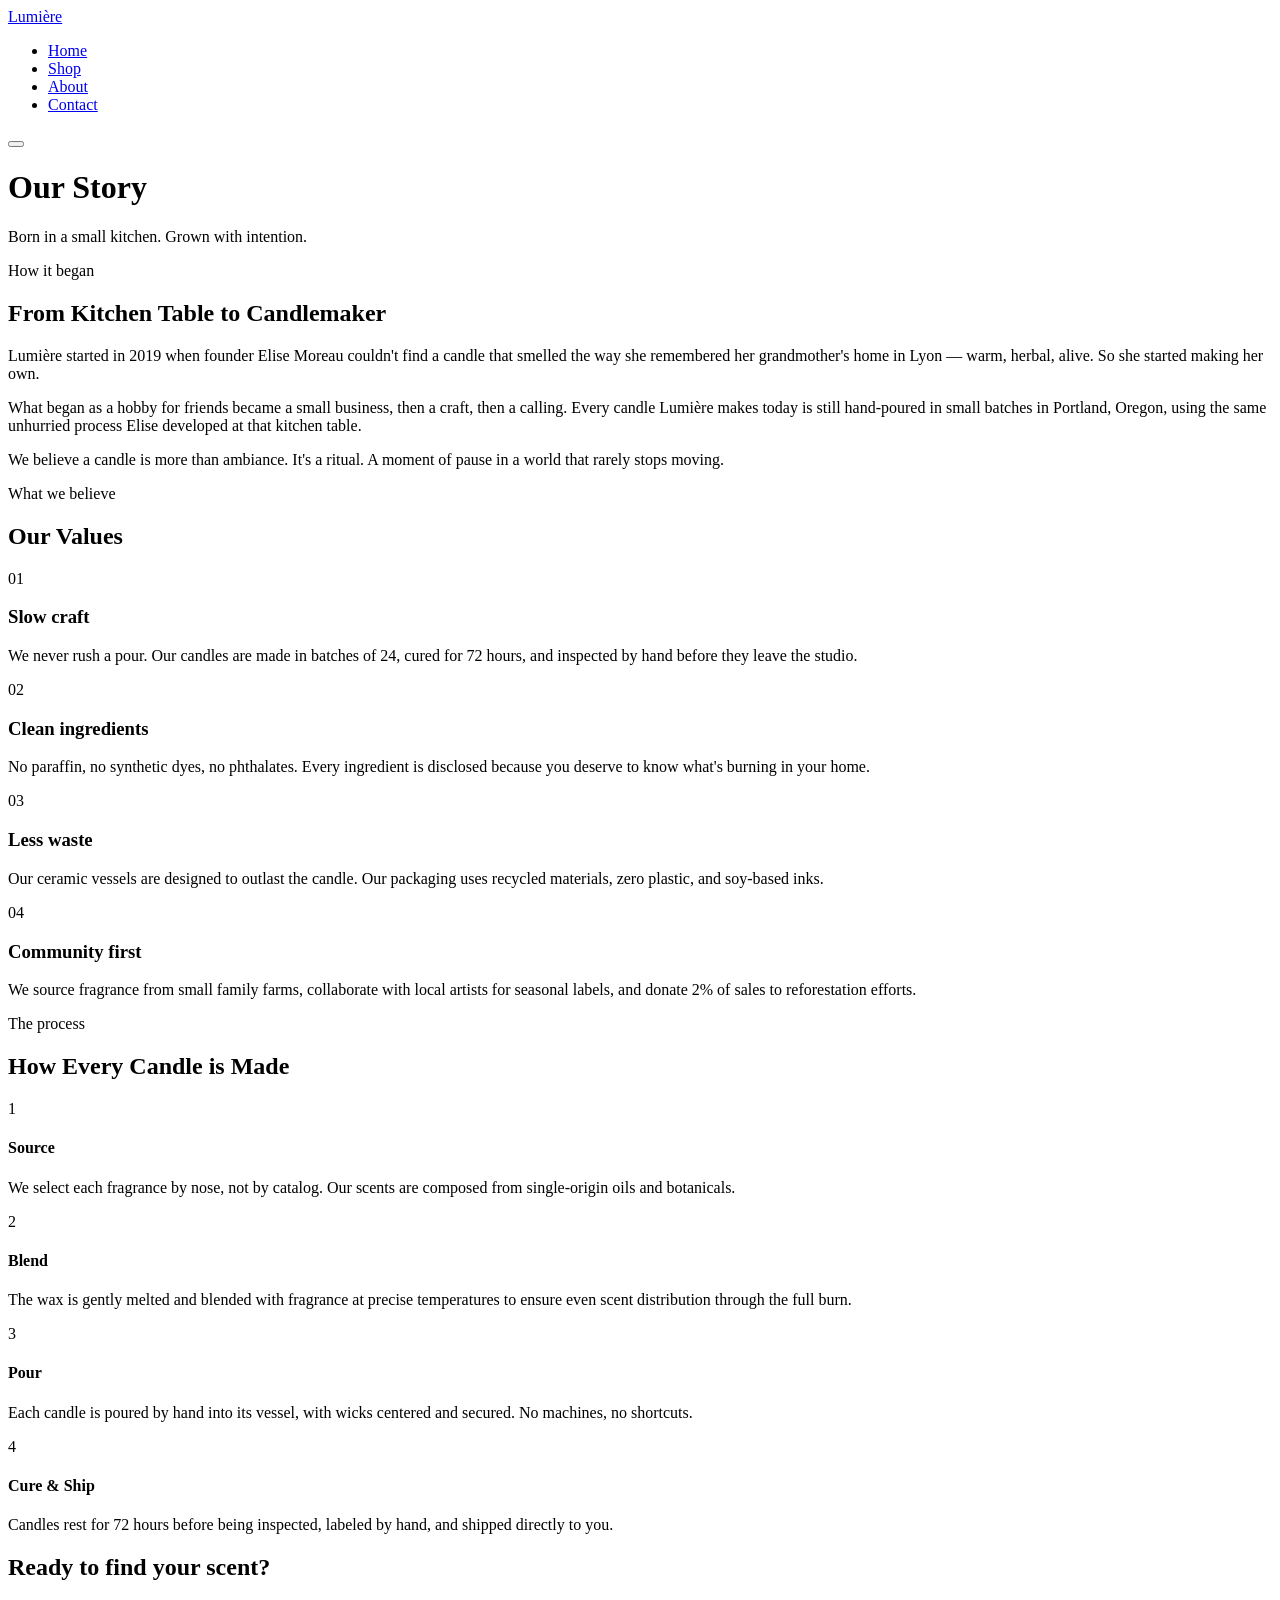
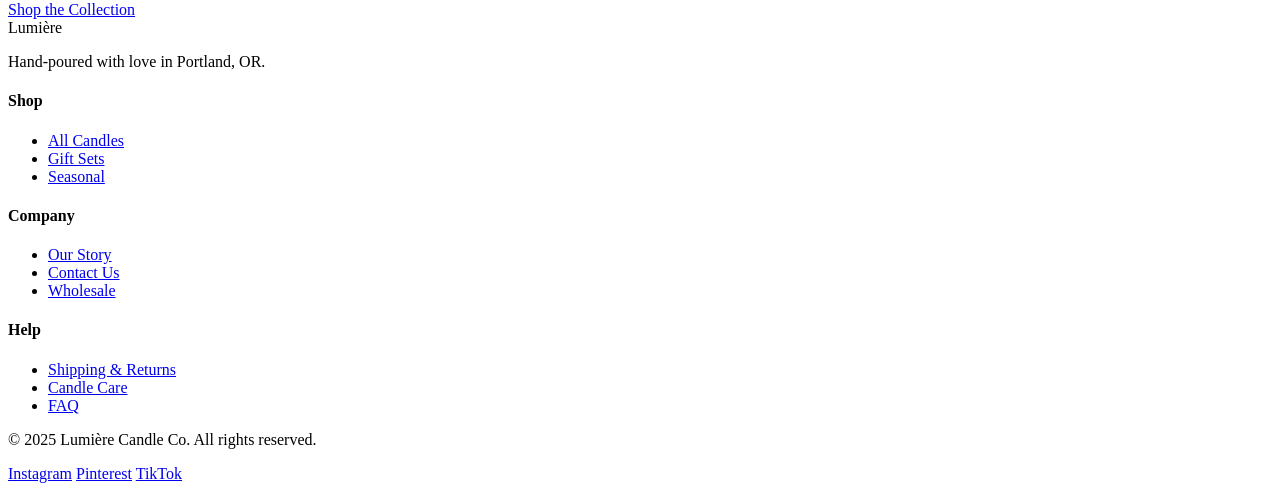
==== about.html @ 0c244f5c "Add files via upload" ====
<!DOCTYPE html>
<html lang="en">
<head>
  <meta charset="UTF-8" />
  <meta name="viewport" content="width=device-width, initial-scale=1.0" />
  <title>About — Lumière Candles</title>
  <link rel="stylesheet" href="css/style.css" />
  <link rel="preconnect" href="https://fonts.googleapis.com" />
  <link rel="preconnect" href="https://fonts.gstatic.com" crossorigin />
  <link href="https://fonts.googleapis.com/css2?family=Cormorant+Garamond:ital,wght@0,300;0,400;0,600;1,300;1,400&family=Jost:wght@300;400;500&display=swap" rel="stylesheet" />
</head>
<body>

  <nav class="nav" id="nav">
    <a href="index.html" class="nav__logo">Lumière</a>
    <ul class="nav__links">
      <li><a href="index.html">Home</a></li>
      <li><a href="shop.html">Shop</a></li>
      <li><a href="about.html" class="active">About</a></li>
      <li><a href="contact.html">Contact</a></li>
    </ul>
    <button class="nav__hamburger" id="hamburger" aria-label="Menu">
      <span></span><span></span><span></span>
    </button>
  </nav>

  <div class="page-hero page-hero--about">
    <div class="page-hero__grain"></div>
    <h1 class="page-hero__title">Our Story</h1>
    <p>Born in a small kitchen. Grown with intention.</p>
  </div>

  <section class="about-section">
    <div class="about-grid">
      <div class="about-text reveal">
        <span class="section-label">How it began</span>
        <h2>From Kitchen Table to Candlemaker</h2>
        <p>Lumière started in 2019 when founder Elise Moreau couldn't find a candle that smelled the way she remembered her grandmother's home in Lyon — warm, herbal, alive. So she started making her own.</p>
        <p>What began as a hobby for friends became a small business, then a craft, then a calling. Every candle Lumière makes today is still hand-poured in small batches in Portland, Oregon, using the same unhurried process Elise developed at that kitchen table.</p>
        <p>We believe a candle is more than ambiance. It's a ritual. A moment of pause in a world that rarely stops moving.</p>
      </div>
      <div class="about-visual reveal">
        <div class="about-img-card">
          <div class="about-img about-img--1"></div>
        </div>
      </div>
    </div>
  </section>

  <section class="values-section">
    <div class="values-header reveal">
      <span class="section-label">What we believe</span>
      <h2>Our Values</h2>
    </div>
    <div class="values-grid">
      <div class="value-card reveal">
        <span class="value-number">01</span>
        <h3>Slow craft</h3>
        <p>We never rush a pour. Our candles are made in batches of 24, cured for 72 hours, and inspected by hand before they leave the studio.</p>
      </div>
      <div class="value-card reveal">
        <span class="value-number">02</span>
        <h3>Clean ingredients</h3>
        <p>No paraffin, no synthetic dyes, no phthalates. Every ingredient is disclosed because you deserve to know what's burning in your home.</p>
      </div>
      <div class="value-card reveal">
        <span class="value-number">03</span>
        <h3>Less waste</h3>
        <p>Our ceramic vessels are designed to outlast the candle. Our packaging uses recycled materials, zero plastic, and soy-based inks.</p>
      </div>
      <div class="value-card reveal">
        <span class="value-number">04</span>
        <h3>Community first</h3>
        <p>We source fragrance from small family farms, collaborate with local artists for seasonal labels, and donate 2% of sales to reforestation efforts.</p>
      </div>
    </div>
  </section>

  <section class="process-section">
    <div class="process-header reveal">
      <span class="section-label">The process</span>
      <h2>How Every Candle is Made</h2>
    </div>
    <div class="process-steps">
      <div class="process-step reveal">
        <div class="step-num">1</div>
        <div class="step-content">
          <h4>Source</h4>
          <p>We select each fragrance by nose, not by catalog. Our scents are composed from single-origin oils and botanicals.</p>
        </div>
      </div>
      <div class="process-step reveal">
        <div class="step-num">2</div>
        <div class="step-content">
          <h4>Blend</h4>
          <p>The wax is gently melted and blended with fragrance at precise temperatures to ensure even scent distribution through the full burn.</p>
        </div>
      </div>
      <div class="process-step reveal">
        <div class="step-num">3</div>
        <div class="step-content">
          <h4>Pour</h4>
          <p>Each candle is poured by hand into its vessel, with wicks centered and secured. No machines, no shortcuts.</p>
        </div>
      </div>
      <div class="process-step reveal">
        <div class="step-num">4</div>
        <div class="step-content">
          <h4>Cure & Ship</h4>
          <p>Candles rest for 72 hours before being inspected, labeled by hand, and shipped directly to you.</p>
        </div>
      </div>
    </div>
  </section>

  <section class="cta-strip reveal">
    <h2>Ready to find your scent?</h2>
    <a href="shop.html" class="btn btn--dark">Shop the Collection</a>
  </section>

  <footer class="footer">
    <div class="footer__top">
      <div class="footer__brand">
        <span class="footer__logo">Lumière</span>
        <p>Hand-poured with love in Portland, OR.</p>
      </div>
      <div class="footer__links">
        <h4>Shop</h4>
        <ul>
          <li><a href="shop.html">All Candles</a></li>
          <li><a href="shop.html">Gift Sets</a></li>
          <li><a href="shop.html">Seasonal</a></li>
        </ul>
      </div>
      <div class="footer__links">
        <h4>Company</h4>
        <ul>
          <li><a href="about.html">Our Story</a></li>
          <li><a href="contact.html">Contact Us</a></li>
          <li><a href="#">Wholesale</a></li>
        </ul>
      </div>
      <div class="footer__links">
        <h4>Help</h4>
        <ul>
          <li><a href="#">Shipping & Returns</a></li>
          <li><a href="#">Candle Care</a></li>
          <li><a href="#">FAQ</a></li>
        </ul>
      </div>
    </div>
    <div class="footer__bottom">
      <p>© 2025 Lumière Candle Co. All rights reserved.</p>
      <div class="footer__socials">
        <a href="#">Instagram</a>
        <a href="#">Pinterest</a>
        <a href="#">TikTok</a>
      </div>
    </div>
  </footer>

  <script src="js/main.js"></script>
</body>
</html>
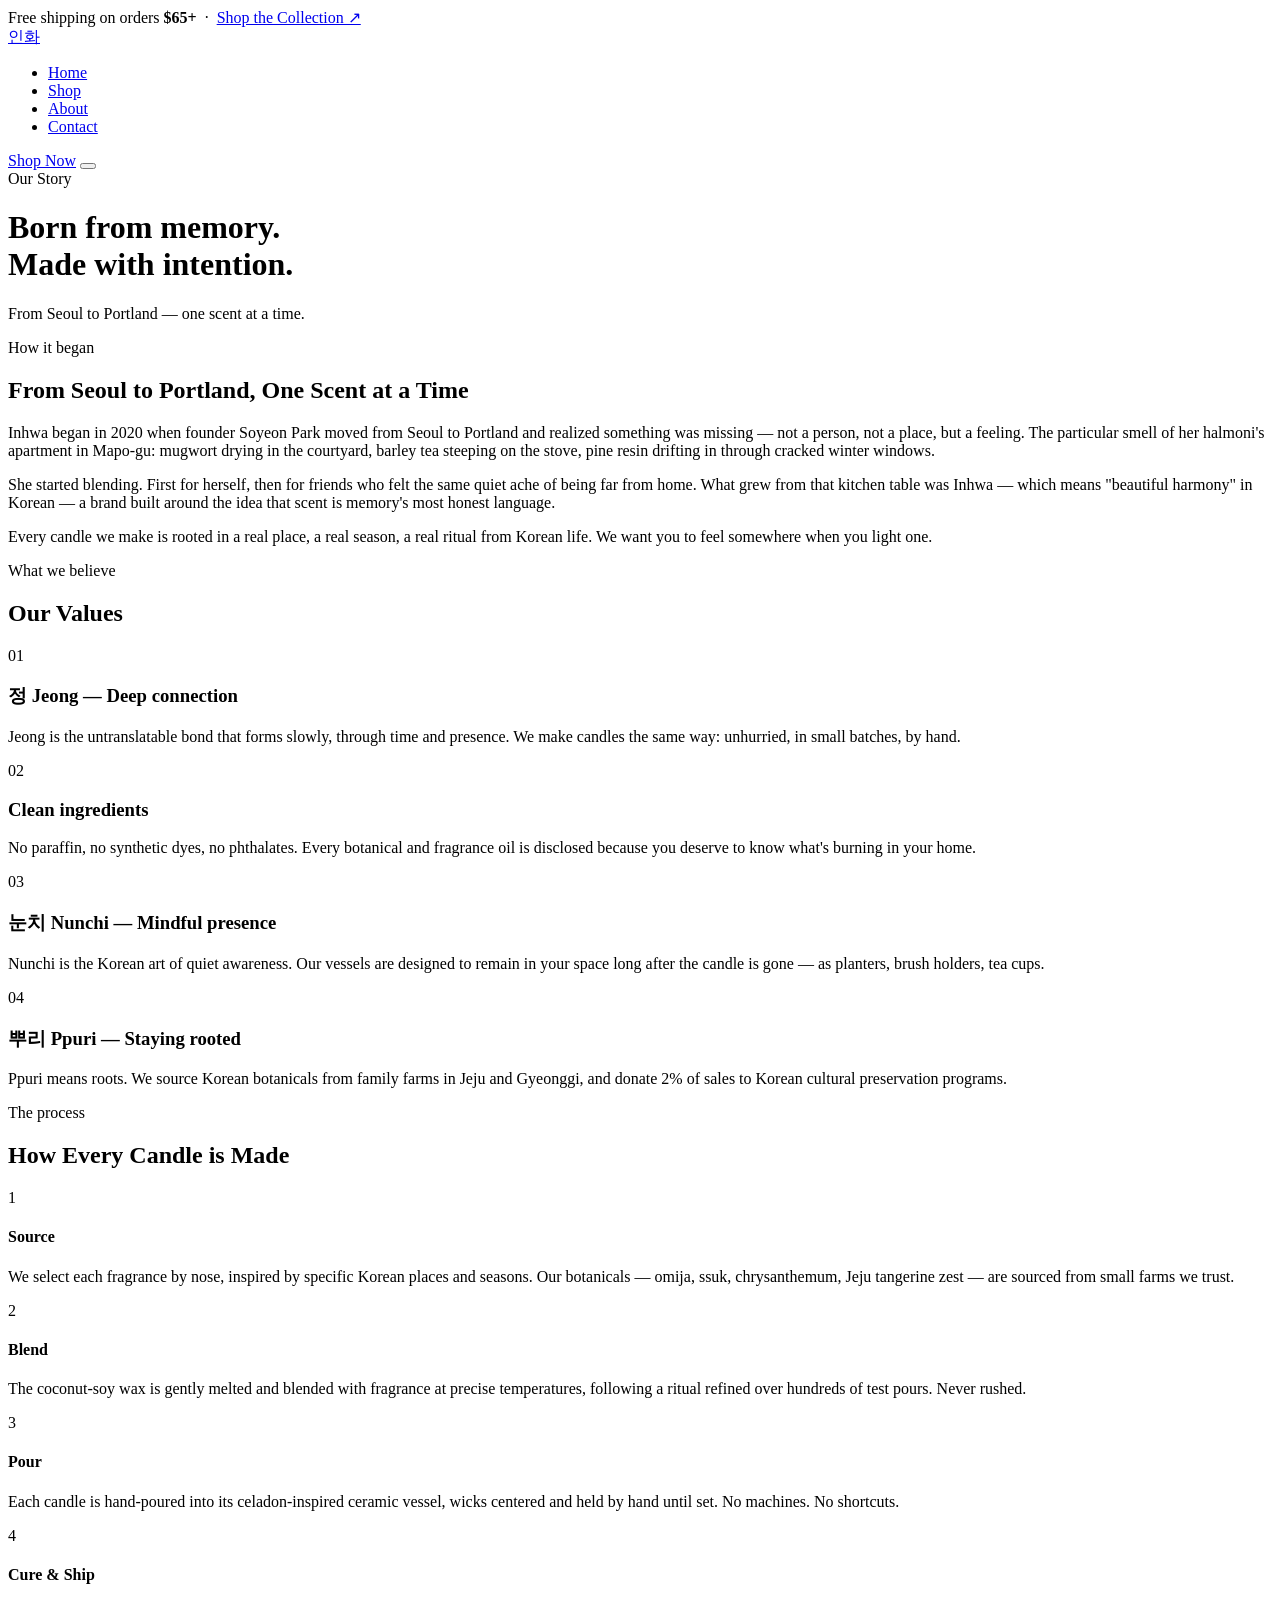
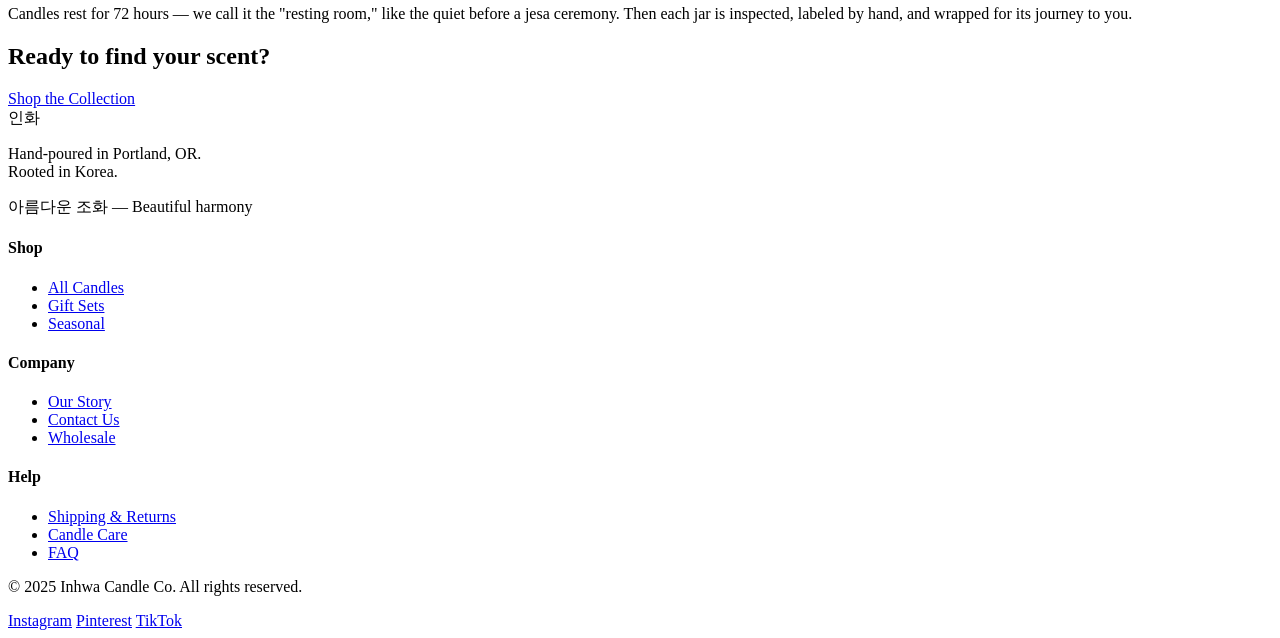
==== commit 6a7dfefa: "Add files via upload" ====
--- a/about.html
+++ b/about.html
@@ -3,49 +3,58 @@
 <head>
   <meta charset="UTF-8" />
   <meta name="viewport" content="width=device-width, initial-scale=1.0" />
-  <title>About — Lumière Candles</title>
+  <title>About — Inhwa Candles</title>
   <link rel="stylesheet" href="css/style.css" />
-  <link rel="preconnect" href="https://fonts.googleapis.com" />
-  <link rel="preconnect" href="https://fonts.gstatic.com" crossorigin />
-  <link href="https://fonts.googleapis.com/css2?family=Cormorant+Garamond:ital,wght@0,300;0,400;0,600;1,300;1,400&family=Jost:wght@300;400;500&display=swap" rel="stylesheet" />
 </head>
 <body>
 
+  <div class="announcement">
+    Free shipping on orders <strong>$65+</strong> &nbsp;·&nbsp;
+    <a href="shop.html">Shop the Collection ↗</a>
+  </div>
+
   <nav class="nav" id="nav">
-    <a href="index.html" class="nav__logo">Lumière</a>
+    <a href="index.html" class="nav__logo">인화<span class="logo-dot"></span></a>
     <ul class="nav__links">
       <li><a href="index.html">Home</a></li>
       <li><a href="shop.html">Shop</a></li>
       <li><a href="about.html" class="active">About</a></li>
       <li><a href="contact.html">Contact</a></li>
     </ul>
+    <a href="shop.html" class="btn nav__cta">Shop Now</a>
     <button class="nav__hamburger" id="hamburger" aria-label="Menu">
       <span></span><span></span><span></span>
     </button>
   </nav>
 
-  <div class="page-hero page-hero--about">
-    <div class="page-hero__grain"></div>
-    <h1 class="page-hero__title">Our Story</h1>
-    <p>Born in a small kitchen. Grown with intention.</p>
+  <div class="dancheong-border"></div>
+
+  <div class="page-hero">
+    <div class="page-hero__inner">
+      <span class="section-label">Our Story</span>
+      <h1 class="page-hero__title">Born from memory.<br>Made with intention.</h1>
+      <p>From Seoul to Portland — one scent at a time.</p>
+    </div>
   </div>
 
   <section class="about-section">
     <div class="about-grid">
       <div class="about-text reveal">
         <span class="section-label">How it began</span>
-        <h2>From Kitchen Table to Candlemaker</h2>
-        <p>Lumière started in 2019 when founder Elise Moreau couldn't find a candle that smelled the way she remembered her grandmother's home in Lyon — warm, herbal, alive. So she started making her own.</p>
-        <p>What began as a hobby for friends became a small business, then a craft, then a calling. Every candle Lumière makes today is still hand-poured in small batches in Portland, Oregon, using the same unhurried process Elise developed at that kitchen table.</p>
-        <p>We believe a candle is more than ambiance. It's a ritual. A moment of pause in a world that rarely stops moving.</p>
+        <h2>From Seoul to Portland, One Scent at a Time</h2>
+        <p>Inhwa began in 2020 when founder Soyeon Park moved from Seoul to Portland and realized something was missing — not a person, not a place, but a feeling. The particular smell of her halmoni's apartment in Mapo-gu: mugwort drying in the courtyard, barley tea steeping on the stove, pine resin drifting in through cracked winter windows.</p>
+        <p>She started blending. First for herself, then for friends who felt the same quiet ache of being far from home. What grew from that kitchen table was Inhwa — which means "beautiful harmony" in Korean — a brand built around the idea that scent is memory's most honest language.</p>
+        <p>Every candle we make is rooted in a real place, a real season, a real ritual from Korean life. We want you to feel somewhere when you light one.</p>
       </div>
       <div class="about-visual reveal">
         <div class="about-img-card">
-          <div class="about-img about-img--1"></div>
+          <div class="about-img"></div>
         </div>
       </div>
     </div>
   </section>
+
+  <div class="dancheong-border dancheong-border--thin"></div>
 
   <section class="values-section">
     <div class="values-header reveal">
@@ -55,23 +64,23 @@
     <div class="values-grid">
       <div class="value-card reveal">
         <span class="value-number">01</span>
-        <h3>Slow craft</h3>
-        <p>We never rush a pour. Our candles are made in batches of 24, cured for 72 hours, and inspected by hand before they leave the studio.</p>
+        <h3>정 Jeong — Deep connection</h3>
+        <p>Jeong is the untranslatable bond that forms slowly, through time and presence. We make candles the same way: unhurried, in small batches, by hand.</p>
       </div>
       <div class="value-card reveal">
         <span class="value-number">02</span>
         <h3>Clean ingredients</h3>
-        <p>No paraffin, no synthetic dyes, no phthalates. Every ingredient is disclosed because you deserve to know what's burning in your home.</p>
+        <p>No paraffin, no synthetic dyes, no phthalates. Every botanical and fragrance oil is disclosed because you deserve to know what's burning in your home.</p>
       </div>
       <div class="value-card reveal">
         <span class="value-number">03</span>
-        <h3>Less waste</h3>
-        <p>Our ceramic vessels are designed to outlast the candle. Our packaging uses recycled materials, zero plastic, and soy-based inks.</p>
+        <h3>눈치 Nunchi — Mindful presence</h3>
+        <p>Nunchi is the Korean art of quiet awareness. Our vessels are designed to remain in your space long after the candle is gone — as planters, brush holders, tea cups.</p>
       </div>
       <div class="value-card reveal">
         <span class="value-number">04</span>
-        <h3>Community first</h3>
-        <p>We source fragrance from small family farms, collaborate with local artists for seasonal labels, and donate 2% of sales to reforestation efforts.</p>
+        <h3>뿌리 Ppuri — Staying rooted</h3>
+        <p>Ppuri means roots. We source Korean botanicals from family farms in Jeju and Gyeonggi, and donate 2% of sales to Korean cultural preservation programs.</p>
       </div>
     </div>
   </section>
@@ -86,43 +95,48 @@
         <div class="step-num">1</div>
         <div class="step-content">
           <h4>Source</h4>
-          <p>We select each fragrance by nose, not by catalog. Our scents are composed from single-origin oils and botanicals.</p>
+          <p>We select each fragrance by nose, inspired by specific Korean places and seasons. Our botanicals — omija, ssuk, chrysanthemum, Jeju tangerine zest — are sourced from small farms we trust.</p>
         </div>
       </div>
       <div class="process-step reveal">
         <div class="step-num">2</div>
         <div class="step-content">
           <h4>Blend</h4>
-          <p>The wax is gently melted and blended with fragrance at precise temperatures to ensure even scent distribution through the full burn.</p>
+          <p>The coconut-soy wax is gently melted and blended with fragrance at precise temperatures, following a ritual refined over hundreds of test pours. Never rushed.</p>
         </div>
       </div>
       <div class="process-step reveal">
         <div class="step-num">3</div>
         <div class="step-content">
           <h4>Pour</h4>
-          <p>Each candle is poured by hand into its vessel, with wicks centered and secured. No machines, no shortcuts.</p>
+          <p>Each candle is hand-poured into its celadon-inspired ceramic vessel, wicks centered and held by hand until set. No machines. No shortcuts.</p>
         </div>
       </div>
       <div class="process-step reveal">
         <div class="step-num">4</div>
         <div class="step-content">
           <h4>Cure & Ship</h4>
-          <p>Candles rest for 72 hours before being inspected, labeled by hand, and shipped directly to you.</p>
+          <p>Candles rest for 72 hours — we call it the "resting room," like the quiet before a jesa ceremony. Then each jar is inspected, labeled by hand, and wrapped for its journey to you.</p>
         </div>
       </div>
     </div>
   </section>
 
   <section class="cta-strip reveal">
-    <h2>Ready to find your scent?</h2>
-    <a href="shop.html" class="btn btn--dark">Shop the Collection</a>
+    <div class="cta-strip__inner">
+      <h2>Ready to find your scent?</h2>
+      <a href="shop.html" class="btn btn--primary">Shop the Collection</a>
+    </div>
   </section>
+
+  <div class="dancheong-border"></div>
 
   <footer class="footer">
     <div class="footer__top">
       <div class="footer__brand">
-        <span class="footer__logo">Lumière</span>
-        <p>Hand-poured with love in Portland, OR.</p>
+        <span class="footer__logo">인화<span class="logo-dot"></span></span>
+        <p>Hand-poured in Portland, OR.<br>Rooted in Korea.</p>
+        <span class="footer__tagline">아름다운 조화 — Beautiful harmony</span>
       </div>
       <div class="footer__links">
         <h4>Shop</h4>
@@ -150,7 +164,7 @@
       </div>
     </div>
     <div class="footer__bottom">
-      <p>© 2025 Lumière Candle Co. All rights reserved.</p>
+      <p>© 2025 Inhwa Candle Co. All rights reserved.</p>
       <div class="footer__socials">
         <a href="#">Instagram</a>
         <a href="#">Pinterest</a>
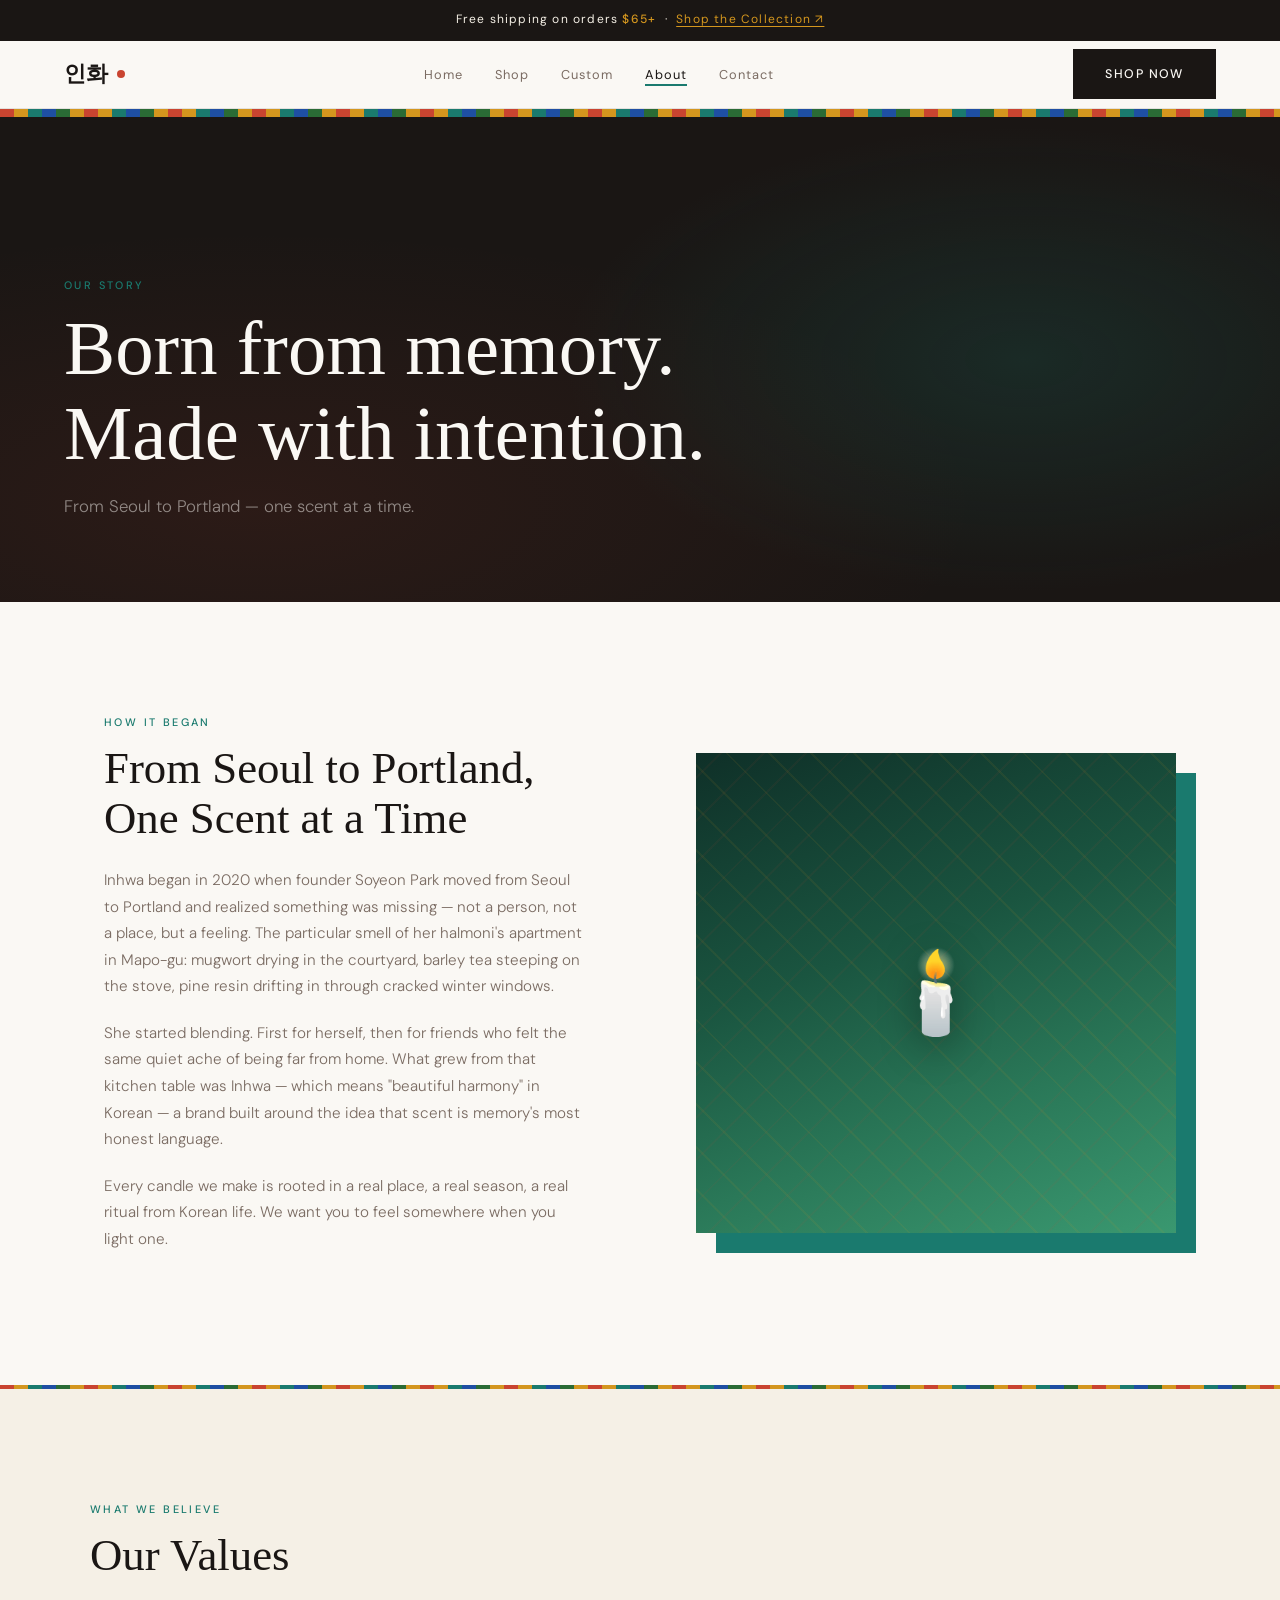
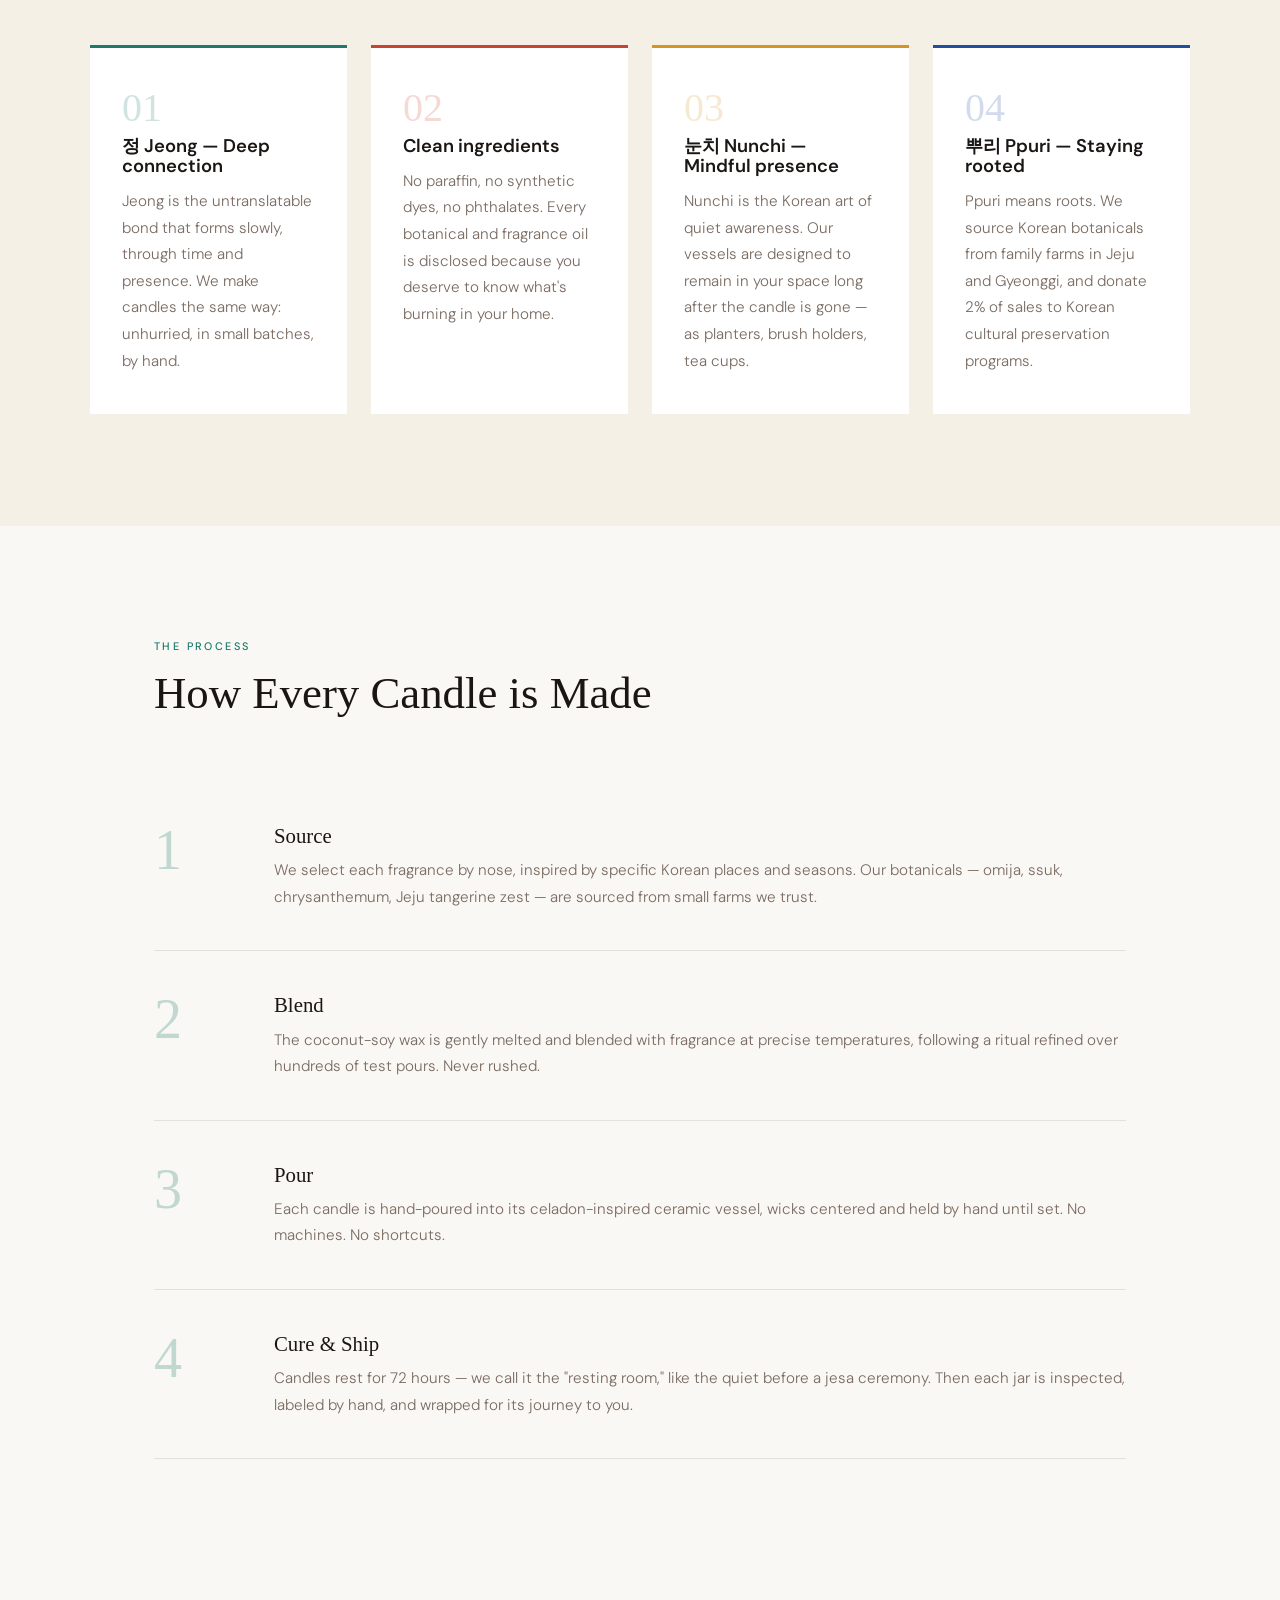
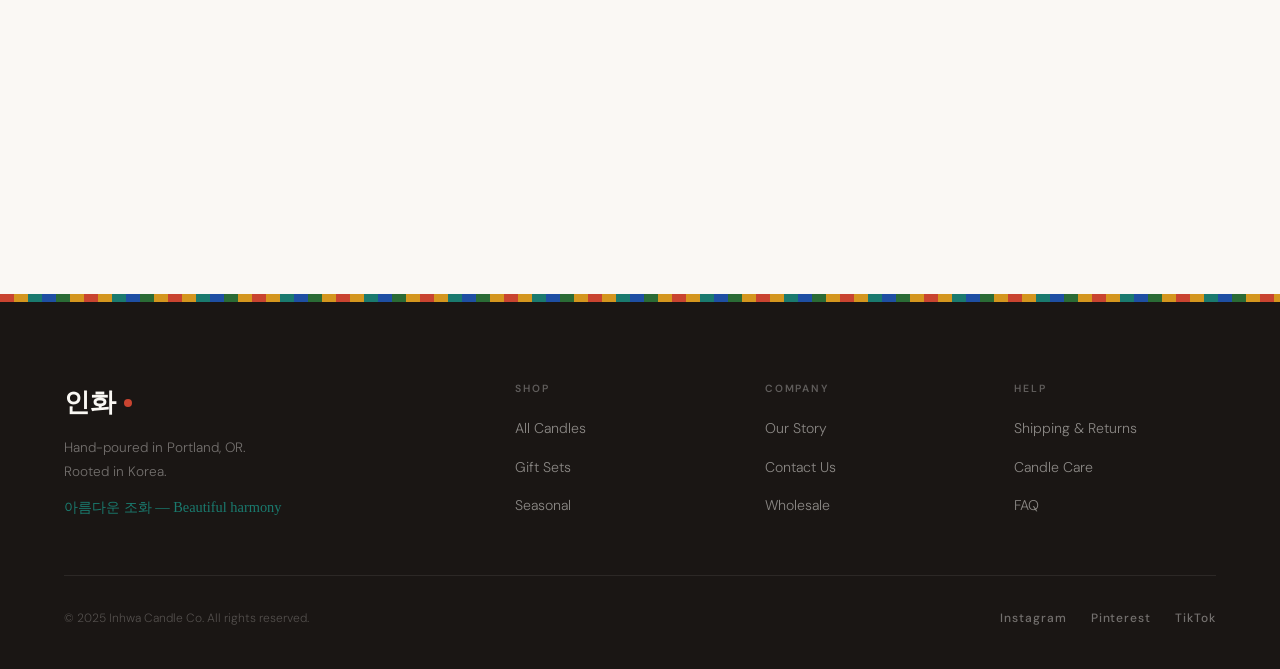
==== commit c077cb15: "update to add custom scent tab" ====
--- a/about.html
+++ b/about.html
@@ -18,6 +18,7 @@
     <ul class="nav__links">
       <li><a href="index.html">Home</a></li>
       <li><a href="shop.html">Shop</a></li>
+      <li><a href="custom.html">Custom</a></li>
       <li><a href="about.html" class="active">About</a></li>
       <li><a href="contact.html">Contact</a></li>
     </ul>
--- a/css/style.css
+++ b/css/style.css
@@ -0,0 +1,1196 @@
+/* ============================================
+   인화 INHWA CANDLE CO. — Main Stylesheet
+   Aesthetic: Dancheong jewel tones × Otherland editorial
+   Colors drawn from Korean temple Dancheong patterns
+   ============================================ */
+
+@import url('https://fonts.googleapis.com/css2?family=DM+Serif+Display:ital@0;1&family=Hahmlet:wght@300;400;500;600&family=DM+Sans:wght@300;400;500&display=swap');
+
+:root {
+  /* ── Dancheong Palette ── */
+  --jade:       #1a7a6e;
+  --jade-dark:  #0f5248;
+  --jade-light: #e8f5f3;
+  --vermillion: #c94430;
+  --vermillion-light: #f9ede9;
+  --cobalt:     #1e4fa3;
+  --cobalt-light: #e8eef9;
+  --gold:       #d4961e;
+  --gold-light: #fdf3e0;
+  --forest:     #2a6b35;
+
+  /* ── Neutrals ── */
+  --ivory:      #faf8f4;
+  --cream:      #f5f0e6;
+  --paper:      #ede8dc;
+  --ink:        #1a1614;
+  --ink-mid:    #3d2e28;
+  --ink-soft:   #7a6b62;
+  --border:     rgba(26, 22, 20, 0.10);
+  --border-rich: rgba(26, 22, 20, 0.18);
+
+  /* ── Type ── */
+  --font-display: 'DM Serif Display', 'Palatino Linotype', Georgia, serif;
+  --font-korean:  'Hahmlet', serif;
+  --font-body:    'DM Sans', system-ui, sans-serif;
+
+  --ease-out: cubic-bezier(0.16, 1, 0.3, 1);
+}
+
+/* ── Reset ── */
+*, *::before, *::after { box-sizing: border-box; margin: 0; padding: 0; }
+html { scroll-behavior: smooth; font-size: 16px; }
+body {
+  font-family: var(--font-body);
+  color: var(--ink);
+  background: var(--ivory);
+  line-height: 1.65;
+  font-weight: 300;
+  overflow-x: hidden;
+}
+img { display: block; max-width: 100%; }
+a { color: inherit; text-decoration: none; }
+ul { list-style: none; }
+button { border: none; cursor: pointer; font-family: var(--font-body); background: none; }
+
+/* ============================================
+   TYPOGRAPHY
+   ============================================ */
+h1, h2, h3 { font-family: var(--font-display); font-weight: 400; line-height: 1.1; }
+h4 { font-family: var(--font-body); font-weight: 500; line-height: 1.3; }
+
+h1 { font-size: clamp(2.8rem, 6vw, 6rem); }
+h2 { font-size: clamp(1.9rem, 3.5vw, 3.4rem); }
+h3 { font-size: 1.55rem; }
+
+em { font-style: italic; color: var(--vermillion); }
+p  { font-size: 0.95rem; color: var(--ink-soft); max-width: 60ch; line-height: 1.75; }
+
+.section-label {
+  font-family: var(--font-body);
+  font-size: 0.68rem;
+  font-weight: 500;
+  letter-spacing: 0.22em;
+  text-transform: uppercase;
+  color: var(--jade);
+  display: block;
+  margin-bottom: 0.8rem;
+}
+
+.hangul-accent {
+  font-family: var(--font-korean);
+  font-weight: 300;
+  color: var(--jade);
+  opacity: 0.5;
+  font-size: 0.85em;
+}
+
+/* ============================================
+   DANCHEONG GEOMETRIC BORDER MIXIN
+   Used as decorative dividers throughout
+   ============================================ */
+.dancheong-border {
+  height: 8px;
+  background: repeating-linear-gradient(
+    90deg,
+    var(--vermillion)   0px,  var(--vermillion)   14px,
+    var(--gold)         14px, var(--gold)          28px,
+    var(--jade)         28px, var(--jade)           42px,
+    var(--cobalt)       42px, var(--cobalt)         56px,
+    var(--forest)       56px, var(--forest)         70px,
+    var(--gold)         70px, var(--gold)            84px
+  );
+}
+
+.dancheong-border--thin {
+  height: 4px;
+}
+
+/* ============================================
+   ANNOUNCEMENT BAR (Otherland-style)
+   ============================================ */
+.announcement {
+  background: var(--ink);
+  color: var(--cream);
+  text-align: center;
+  padding: 0.65rem 2rem;
+  font-size: 0.75rem;
+  font-weight: 400;
+  letter-spacing: 0.1em;
+  position: relative;
+  z-index: 101;
+}
+.announcement strong { color: var(--gold); font-weight: 500; }
+.announcement a { color: var(--gold); text-decoration: underline; text-underline-offset: 3px; }
+
+/* ============================================
+   NAV
+   ============================================ */
+.nav {
+  position: sticky;
+  top: 0;
+  z-index: 100;
+  display: flex;
+  align-items: center;
+  justify-content: space-between;
+  padding: 0 5vw;
+  height: 68px;
+  background: var(--ivory);
+  border-bottom: 1px solid var(--border);
+  transition: box-shadow 0.3s;
+}
+.nav.scrolled { box-shadow: 0 2px 20px rgba(0,0,0,0.08); }
+
+.nav__logo {
+  font-family: var(--font-korean);
+  font-size: 1.4rem;
+  font-weight: 600;
+  color: var(--ink);
+  letter-spacing: 0.02em;
+  display: flex;
+  align-items: center;
+  gap: 0.5rem;
+}
+.nav__logo .logo-dot {
+  width: 8px; height: 8px;
+  border-radius: 50%;
+  background: var(--vermillion);
+  display: inline-block;
+}
+
+.nav__links {
+  display: flex;
+  gap: 2rem;
+  align-items: center;
+}
+.nav__links a {
+  font-size: 0.8rem;
+  font-weight: 400;
+  letter-spacing: 0.08em;
+  color: var(--ink-soft);
+  transition: color 0.2s;
+  position: relative;
+}
+.nav__links a::after {
+  content: '';
+  position: absolute;
+  bottom: -3px; left: 0; right: 100%;
+  height: 1.5px;
+  background: var(--jade);
+  transition: right 0.3s var(--ease-out);
+}
+.nav__links a:hover, .nav__links a.active { color: var(--ink); }
+.nav__links a:hover::after, .nav__links a.active::after { right: 0; }
+
+.nav__cta {
+  font-size: 0.75rem;
+  font-weight: 500;
+  letter-spacing: 0.1em;
+  padding: 0.5rem 1.25rem;
+  background: var(--ink);
+  color: var(--ivory);
+  transition: background 0.2s;
+}
+.nav__cta:hover { background: var(--jade-dark); }
+
+.nav__hamburger {
+  display: none;
+  flex-direction: column;
+  gap: 5px;
+  width: 28px;
+}
+.nav__hamburger span { height: 1.5px; background: var(--ink); display: block; transition: all 0.3s; }
+
+/* ============================================
+   HERO — Full-bleed Otherland-style
+   ============================================ */
+.hero {
+  min-height: 92vh;
+  background: var(--ink);
+  position: relative;
+  overflow: hidden;
+  display: grid;
+  grid-template-columns: 1fr 1fr;
+  align-items: stretch;
+}
+
+.hero__left {
+  display: flex;
+  flex-direction: column;
+  justify-content: center;
+  padding: 8rem 6vw 6rem;
+  position: relative;
+  z-index: 2;
+}
+
+.hero__right {
+  position: relative;
+  overflow: hidden;
+}
+
+/* Dancheong-inspired geometric mosaic background for hero right */
+.hero__right::before {
+  content: '';
+  position: absolute;
+  inset: 0;
+  background:
+    radial-gradient(ellipse 60% 80% at 50% 50%, rgba(26, 122, 110, 0.25) 0%, transparent 70%),
+    radial-gradient(ellipse at 80% 20%, rgba(201, 68, 48, 0.2) 0%, transparent 50%),
+    radial-gradient(ellipse at 20% 80%, rgba(30, 79, 163, 0.2) 0%, transparent 50%),
+    var(--ink);
+}
+
+/* Animated geometric shapes */
+.hero__geo {
+  position: absolute;
+  inset: 0;
+  display: flex;
+  align-items: center;
+  justify-content: center;
+}
+
+.geo-ring {
+  position: absolute;
+  border-radius: 50%;
+  border: 1px solid rgba(255,255,255,0.06);
+  animation: geoSpin 40s linear infinite;
+}
+.geo-ring:nth-child(1) { width: 400px; height: 400px; border-color: rgba(26,122,110,0.3); animation-duration: 60s; }
+.geo-ring:nth-child(2) { width: 280px; height: 280px; border-color: rgba(212,150,30,0.3); animation-duration: 45s; animation-direction: reverse; }
+.geo-ring:nth-child(3) { width: 160px; height: 160px; border-color: rgba(201,68,48,0.4); animation-duration: 30s; }
+
+.geo-diamond {
+  position: absolute;
+  width: 120px; height: 120px;
+  border: 1.5px solid rgba(212,150,30,0.4);
+  transform: rotate(45deg);
+  animation: geoPulse 4s ease-in-out infinite;
+}
+
+.geo-diamond-sm {
+  position: absolute;
+  width: 60px; height: 60px;
+  background: rgba(201, 68, 48, 0.15);
+  border: 1px solid rgba(201, 68, 48, 0.4);
+  transform: rotate(45deg) translate(80px, -80px);
+}
+
+.geo-bar {
+  position: absolute;
+  height: 2px;
+  background: linear-gradient(90deg, transparent, rgba(26,122,110,0.6), transparent);
+}
+.geo-bar:nth-child(5) { width: 200px; top: 35%; transform: rotate(-30deg); }
+.geo-bar:nth-child(6) { width: 150px; bottom: 30%; transform: rotate(20deg); right: 10%; }
+
+.candle-3d {
+  position: absolute;
+  display: flex;
+  flex-direction: column;
+  align-items: center;
+  z-index: 2;
+}
+.candle-3d .candle__body {
+  width: 70px;
+  height: 180px;
+  background: linear-gradient(
+    to right,
+    #c8a878 0%, #e8d0a8 25%, #f5e8cc 50%, #e0c898 75%, #c0a070 100%
+  );
+  border-radius: 3px 3px 2px 2px;
+  box-shadow: 0 30px 80px rgba(0,0,0,0.6), inset 2px 0 8px rgba(255,255,255,0.15);
+  position: relative;
+}
+.candle-3d .candle__body::after {
+  content: '';
+  position: absolute;
+  top: -16px; left: 50%; transform: translateX(-50%);
+  width: 2px; height: 18px;
+  background: #3a2820; border-radius: 1px;
+}
+.candle-3d .candle__flame {
+  position: absolute;
+  bottom: 100%; left: 50%; transform: translateX(-50%);
+  margin-bottom: 2px;
+}
+.candle-3d .candle__flame::before {
+  content: '';
+  position: absolute;
+  bottom: 0; left: 50%; transform: translateX(-50%);
+  width: 28px; height: 44px;
+  background: radial-gradient(ellipse 60% 100% at 50% 100%, #ff9020, #ff4500 40%, transparent);
+  border-radius: 50% 50% 20% 20% / 60% 60% 30% 30%;
+  animation: flicker 3s ease-in-out infinite;
+  filter: blur(1px);
+}
+.candle-3d .candle__flame-inner {
+  position: relative; z-index: 1;
+  width: 11px; height: 20px;
+  background: radial-gradient(ellipse at 50% 80%, #fff5aa, #ffe040 60%, transparent);
+  border-radius: 50% 50% 20% 20% / 60% 60% 30% 30%;
+  animation: flicker 2.4s ease-in-out 0.4s infinite;
+}
+.candle-3d .candle__glow {
+  position: absolute;
+  bottom: 100%; left: 50%; transform: translateX(-50%);
+  width: 200px; height: 200px;
+  background: radial-gradient(ellipse, rgba(255,160,40,0.3) 0%, transparent 70%);
+  animation: glowPulse 3s ease-in-out infinite;
+  pointer-events: none;
+}
+
+@keyframes geoSpin { to { transform: rotate(360deg); } }
+@keyframes geoPulse {
+  0%, 100% { opacity: 0.4; transform: rotate(45deg) scale(1); }
+  50% { opacity: 0.8; transform: rotate(45deg) scale(1.08); }
+}
+@keyframes flicker {
+  0%, 100% { transform: scaleX(1) scaleY(1) rotate(0deg); }
+  25% { transform: scaleX(1.05) scaleY(0.96) rotate(-1.5deg); }
+  50% { transform: scaleX(0.95) scaleY(1.04) rotate(2deg); }
+  75% { transform: scaleX(1.03) scaleY(0.97) rotate(-0.5deg); }
+}
+@keyframes glowPulse {
+  0%, 100% { opacity: 0.7; transform: translateX(-50%) scale(1); }
+  50% { opacity: 1; transform: translateX(-50%) scale(1.2); }
+}
+
+.hero__eyebrow {
+  font-size: 0.7rem;
+  letter-spacing: 0.25em;
+  text-transform: uppercase;
+  color: var(--jade);
+  margin-bottom: 1.5rem;
+  display: flex;
+  align-items: center;
+  gap: 0.75rem;
+  max-width: none;
+}
+.hero__eyebrow::before {
+  content: '';
+  width: 32px; height: 2px;
+  background: var(--jade);
+  display: block;
+  flex-shrink: 0;
+}
+
+.hero__title {
+  color: var(--ivory);
+  font-size: clamp(3rem, 5.5vw, 5.8rem);
+  margin-bottom: 0.3rem;
+  font-weight: 400;
+}
+.hero__title .hero__title--sub {
+  display: block;
+  color: var(--gold);
+  font-style: italic;
+}
+.hero__korean {
+  font-family: var(--font-korean);
+  font-size: clamp(1.2rem, 2vw, 1.8rem);
+  color: rgba(255,255,255,0.2);
+  letter-spacing: 0.15em;
+  margin-bottom: 2rem;
+  margin-top: 0.25rem;
+}
+
+.hero__sub {
+  color: rgba(250,248,244,0.6);
+  font-size: 1rem;
+  max-width: 42ch;
+  margin-bottom: 3rem;
+  line-height: 1.8;
+}
+
+.hero__actions { display: flex; gap: 1rem; align-items: center; flex-wrap: wrap; }
+
+/* ============================================
+   BUTTONS
+   ============================================ */
+.btn {
+  display: inline-block;
+  padding: 0.9rem 2rem;
+  font-family: var(--font-body);
+  font-size: 0.78rem;
+  font-weight: 500;
+  letter-spacing: 0.12em;
+  text-transform: uppercase;
+  transition: all 0.25s var(--ease-out);
+  cursor: pointer;
+  border: none;
+}
+.btn--primary {
+  background: var(--jade);
+  color: white;
+}
+.btn--primary:hover { background: var(--jade-dark); transform: translateY(-2px); box-shadow: 0 8px 24px rgba(26,122,110,0.35); }
+
+.btn--ghost {
+  background: transparent;
+  color: var(--ivory);
+  border: 1.5px solid rgba(255,255,255,0.3);
+}
+.btn--ghost:hover { border-color: var(--jade); color: var(--jade); }
+
+.btn--dark {
+  background: var(--ink);
+  color: var(--ivory);
+}
+.btn--dark:hover { background: var(--jade-dark); transform: translateY(-2px); box-shadow: 0 8px 24px rgba(0,0,0,0.2); }
+
+.btn--outline {
+  background: transparent;
+  color: var(--ink);
+  border: 1.5px solid var(--ink);
+}
+.btn--outline:hover { background: var(--ink); color: var(--ivory); }
+
+.btn--vermillion {
+  background: var(--vermillion);
+  color: white;
+}
+.btn--vermillion:hover { background: #b03a28; transform: translateY(-2px); box-shadow: 0 8px 24px rgba(201,68,48,0.35); }
+
+.btn--small {
+  padding: 0.55rem 1.1rem;
+  font-size: 0.7rem;
+  background: var(--ink);
+  color: var(--ivory);
+  letter-spacing: 0.1em;
+}
+.btn--small:hover { background: var(--jade); }
+
+.btn--full { width: 100%; text-align: center; }
+
+/* ============================================
+   SCENT STRIP — horizontal scroll like Otherland's "scent by mood"
+   ============================================ */
+.scent-strip {
+  background: var(--paper);
+  border-top: 1px solid var(--border);
+  border-bottom: 1px solid var(--border);
+  padding: 2.5rem 5vw;
+  overflow: hidden;
+}
+.scent-strip__label {
+  text-align: center;
+  margin-bottom: 2rem;
+}
+.scent-strip__track {
+  display: flex;
+  gap: 1.5rem;
+  overflow-x: auto;
+  padding-bottom: 0.5rem;
+  scrollbar-width: none;
+  justify-content: center;
+  flex-wrap: wrap;
+}
+.scent-strip__track::-webkit-scrollbar { display: none; }
+.scent-pill {
+  flex-shrink: 0;
+  display: flex;
+  align-items: center;
+  gap: 0.6rem;
+  padding: 0.6rem 1.2rem;
+  border: 1.5px solid var(--border-rich);
+  font-size: 0.75rem;
+  font-weight: 500;
+  letter-spacing: 0.08em;
+  background: white;
+  cursor: pointer;
+  transition: all 0.2s;
+  color: var(--ink);
+}
+.scent-pill:hover { border-color: var(--jade); color: var(--jade); background: var(--jade-light); }
+.scent-pill__dot { width: 10px; height: 10px; border-radius: 50%; flex-shrink: 0; }
+
+/* ============================================
+   FEATURES — Icon strip
+   ============================================ */
+.features {
+  background: white;
+  padding: 5rem 5vw;
+  border-bottom: 1px solid var(--border);
+}
+.features__grid {
+  display: grid;
+  grid-template-columns: repeat(auto-fit, minmax(220px, 1fr));
+  gap: 0;
+  max-width: 1100px;
+  margin: 0 auto;
+}
+.feature {
+  text-align: center;
+  padding: 2rem 2.5rem;
+  border-right: 1px solid var(--border);
+  position: relative;
+}
+.feature:last-child { border-right: none; }
+.feature__icon {
+  font-size: 2.2rem;
+  margin-bottom: 1rem;
+  display: block;
+}
+.feature h3 { font-size: 1rem; font-family: var(--font-body); font-weight: 600; margin-bottom: 0.6rem; letter-spacing: 0; }
+.feature p { font-size: 0.85rem; margin: 0 auto; max-width: 28ch; }
+
+/* ============================================
+   PRODUCTS — Otherland-style large grid
+   ============================================ */
+.products {
+  padding: 7rem 5vw;
+  background: var(--ivory);
+}
+.products__header {
+  display: flex;
+  align-items: flex-end;
+  justify-content: space-between;
+  margin-bottom: 3.5rem;
+  max-width: 1200px;
+  margin-left: auto;
+  margin-right: auto;
+  flex-wrap: wrap;
+  gap: 1rem;
+}
+.products__header h2 { margin: 0; }
+.products__grid {
+  display: grid;
+  grid-template-columns: repeat(3, 1fr);
+  gap: 1.5rem;
+  max-width: 1200px;
+  margin: 0 auto;
+}
+
+/* ============================================
+   CARDS — Otherland-style: large image, clean body
+   ============================================ */
+.card {
+  background: white;
+  position: relative;
+  transition: transform 0.4s var(--ease-out);
+  overflow: hidden;
+}
+.card:hover { transform: translateY(-4px); }
+.card:hover .card__img-inner { transform: scale(1.04); }
+
+.card__img {
+  height: 300px;
+  overflow: hidden;
+  position: relative;
+}
+.card__img-inner {
+  width: 100%; height: 100%;
+  transition: transform 0.6s var(--ease-out);
+  position: relative;
+  display: flex;
+  align-items: center;
+  justify-content: center;
+}
+
+/* Dancheong-inspired color gradients for each scent */
+.card__img--amber .card__img-inner   { background: linear-gradient(135deg, #5a3010 0%, #9a5820 40%, #c87830 70%, #e8aa60 100%); }
+.card__img--cedar .card__img-inner   { background: linear-gradient(135deg, #1a3020 0%, #2a5535 40%, #3a7048 70%, #6a9a60 100%); }
+.card__img--linen .card__img-inner   { background: linear-gradient(135deg, #3a6068 0%, #2a8888 40%, #3aa8a0 70%, #90d0c8 100%); }
+.card__img--rose .card__img-inner    { background: linear-gradient(135deg, #7a2020 0%, #b04030 40%, #d06840 70%, #e8a870 100%); }
+.card__img--eucalyptus .card__img-inner { background: linear-gradient(135deg, #1a4a30 0%, #2a6848 40%, #3a8858 70%, #70b880 100%); }
+.card__img--vanilla .card__img-inner { background: linear-gradient(135deg, #503010 0%, #884820 40%, #b07030 70%, #d8a850 100%); }
+.card__img--pine .card__img-inner    { background: linear-gradient(135deg, #102020 0%, #1a3a2a 40%, #2a5838 70%, #507050 100%); }
+.card__img--jasmine .card__img-inner { background: linear-gradient(135deg, #402880 0%, #6040a8 40%, #9870c8 70%, #c8a8e8 100%); }
+
+/* Dancheong geometric overlay on card images */
+.card__img-inner::before {
+  content: '';
+  position: absolute;
+  inset: 0;
+  background: repeating-linear-gradient(
+    -45deg,
+    transparent 0px, transparent 30px,
+    rgba(255,255,255,0.04) 30px, rgba(255,255,255,0.04) 31px
+  );
+  pointer-events: none;
+}
+
+/* Candle emoji */
+.card__img-inner::after {
+  content: '🕯️';
+  font-size: 3.5rem;
+  filter: drop-shadow(0 6px 12px rgba(0,0,0,0.4));
+  position: relative;
+  z-index: 1;
+}
+
+/* Vertical color stripe on left — Dancheong-inspired */
+.card__stripe {
+  position: absolute;
+  top: 0; left: 0;
+  width: 4px; height: 100%;
+}
+
+.card__body { padding: 1.5rem; }
+
+.card__tag {
+  font-size: 0.62rem;
+  font-weight: 600;
+  letter-spacing: 0.18em;
+  text-transform: uppercase;
+  color: var(--jade);
+  display: inline-block;
+  margin-bottom: 0.5rem;
+  padding: 0.2rem 0.6rem;
+  background: var(--jade-light);
+}
+.card__tag--warm     { color: var(--gold);       background: var(--gold-light); }
+.card__tag--fresh    { color: var(--jade);        background: var(--jade-light); }
+.card__tag--floral   { color: var(--cobalt);      background: var(--cobalt-light); }
+.card__tag--seasonal { color: var(--vermillion);  background: var(--vermillion-light); }
+
+.card__name { font-size: 1.25rem; margin-bottom: 0.4rem; margin-top: 0.25rem; }
+.card__notes {
+  font-size: 0.75rem;
+  color: var(--jade);
+  letter-spacing: 0.06em;
+  margin-bottom: 0.6rem;
+  font-style: italic;
+}
+.card__desc { font-size: 0.85rem; margin-bottom: 1.25rem; max-width: none; }
+
+.card__footer { display: flex; align-items: center; justify-content: space-between; }
+.card__price { font-family: var(--font-display); font-size: 1.5rem; font-weight: 400; color: var(--ink); }
+
+.products__cta { text-align: center; margin-top: 3rem; }
+
+/* ============================================
+   QUOTE BANNER — Dancheong rich background
+   ============================================ */
+.quote {
+  background: var(--jade-dark);
+  position: relative;
+  overflow: hidden;
+  padding: 7rem 5vw;
+}
+.quote::before {
+  content: '';
+  position: absolute;
+  inset: 0;
+  background:
+    radial-gradient(ellipse 80% 60% at 20% 50%, rgba(212,150,30,0.15) 0%, transparent 60%),
+    radial-gradient(ellipse 60% 80% at 80% 50%, rgba(201,68,48,0.12) 0%, transparent 60%);
+}
+/* Geometric pattern overlay */
+.quote::after {
+  content: '';
+  position: absolute;
+  inset: 0;
+  background-image:
+    repeating-linear-gradient(0deg, rgba(255,255,255,0.03) 0px, rgba(255,255,255,0.03) 1px, transparent 1px, transparent 40px),
+    repeating-linear-gradient(90deg, rgba(255,255,255,0.03) 0px, rgba(255,255,255,0.03) 1px, transparent 1px, transparent 40px);
+  pointer-events: none;
+}
+.quote__inner {
+  position: relative;
+  z-index: 1;
+  text-align: center;
+  max-width: 800px;
+  margin: 0 auto;
+}
+.quote__hangul {
+  font-family: var(--font-korean);
+  font-size: clamp(1.6rem, 3vw, 2.8rem);
+  font-weight: 300;
+  color: rgba(255,255,255,0.9);
+  display: block;
+  margin-bottom: 1.25rem;
+  letter-spacing: 0.1em;
+}
+.quote__translation {
+  font-family: var(--font-display);
+  font-size: clamp(1.1rem, 2vw, 1.5rem);
+  font-style: italic;
+  color: rgba(255,255,255,0.55);
+  display: block;
+  margin-bottom: 0.75rem;
+}
+.quote__source {
+  font-size: 0.72rem;
+  font-weight: 500;
+  letter-spacing: 0.2em;
+  text-transform: uppercase;
+  color: var(--gold);
+}
+
+/* ============================================
+   PRESS / CREDENTIALS BAR (Otherland-style)
+   ============================================ */
+.press {
+  background: white;
+  padding: 4rem 5vw;
+  border-top: 1px solid var(--border);
+  border-bottom: 1px solid var(--border);
+}
+.press__inner {
+  max-width: 1100px;
+  margin: 0 auto;
+  display: grid;
+  grid-template-columns: repeat(auto-fit, minmax(240px, 1fr));
+  gap: 2rem;
+  align-items: center;
+}
+.press__item {
+  text-align: center;
+  padding: 1.5rem;
+  border-right: 1px solid var(--border);
+}
+.press__item:last-child { border-right: none; }
+.press__outlet {
+  font-family: var(--font-body);
+  font-size: 0.65rem;
+  font-weight: 600;
+  letter-spacing: 0.2em;
+  text-transform: uppercase;
+  color: var(--jade);
+  display: block;
+  margin-bottom: 0.75rem;
+}
+.press__quote {
+  font-family: var(--font-display);
+  font-size: 1.05rem;
+  font-style: italic;
+  color: var(--ink);
+  max-width: 32ch;
+  margin: 0 auto;
+  line-height: 1.5;
+}
+
+/* ============================================
+   TESTIMONIALS
+   ============================================ */
+.testimonials {
+  padding: 7rem 5vw;
+  background: var(--cream);
+}
+.testimonials__header { text-align: center; margin-bottom: 3.5rem; }
+.testimonials__grid {
+  display: grid;
+  grid-template-columns: repeat(auto-fit, minmax(280px, 1fr));
+  gap: 1.5rem;
+  max-width: 1100px;
+  margin: 0 auto;
+}
+.testimonial {
+  background: white;
+  padding: 2rem 2rem 1.75rem;
+  border-top: 3px solid var(--jade);
+}
+.testimonial:nth-child(2) { border-top-color: var(--vermillion); }
+.testimonial:nth-child(3) { border-top-color: var(--gold); }
+.testimonial__stars { color: var(--gold); font-size: 0.85rem; letter-spacing: 0.1em; margin-bottom: 1rem; }
+.testimonial p { font-style: italic; font-family: var(--font-display); font-size: 1.05rem; color: var(--ink); max-width: none; margin-bottom: 1.25rem; }
+.testimonial cite { font-size: 0.72rem; font-weight: 600; letter-spacing: 0.12em; color: var(--ink-soft); text-transform: uppercase; }
+
+/* ============================================
+   INGREDIENTS BADGES (Otherland-style)
+   ============================================ */
+.ingredients {
+  background: var(--ink);
+  padding: 4rem 5vw;
+  color: var(--ivory);
+}
+.ingredients__inner {
+  max-width: 1100px;
+  margin: 0 auto;
+  display: flex;
+  align-items: center;
+  gap: 4rem;
+  flex-wrap: wrap;
+  justify-content: center;
+}
+.ingredients__text { flex: 1; min-width: 260px; }
+.ingredients__text h3 { font-size: 1.8rem; color: var(--ivory); margin-bottom: 0.75rem; }
+.ingredients__text p { color: rgba(250,248,244,0.55); max-width: 40ch; }
+.ingredients__badges {
+  display: flex;
+  flex-wrap: wrap;
+  gap: 1rem;
+  flex: 1;
+  min-width: 260px;
+  justify-content: center;
+}
+.badge {
+  display: flex;
+  align-items: center;
+  gap: 0.5rem;
+  padding: 0.6rem 1.1rem;
+  border: 1px solid rgba(255,255,255,0.15);
+  font-size: 0.72rem;
+  font-weight: 500;
+  letter-spacing: 0.1em;
+  text-transform: uppercase;
+  color: var(--ivory);
+  transition: border-color 0.2s, color 0.2s;
+}
+.badge:hover { border-color: var(--jade); color: var(--jade); }
+.badge__icon { font-size: 1rem; }
+
+/* ============================================
+   NEWSLETTER
+   ============================================ */
+.newsletter {
+  padding: 7rem 5vw;
+  background: var(--paper);
+  position: relative;
+  overflow: hidden;
+}
+.newsletter::before {
+  content: '';
+  position: absolute;
+  bottom: -60px; right: -60px;
+  width: 300px; height: 300px;
+  border-radius: 50%;
+  background: radial-gradient(circle, rgba(26,122,110,0.08), transparent 70%);
+  pointer-events: none;
+}
+.newsletter__inner { text-align: center; max-width: 560px; margin: 0 auto; position: relative; z-index: 1; }
+.newsletter__inner h2 { margin-bottom: 0.75rem; }
+.newsletter__inner > p { margin: 0 auto 2.5rem; }
+.newsletter__form {
+  display: flex;
+  gap: 0;
+  border: 1.5px solid var(--border-rich);
+  background: white;
+  overflow: hidden;
+}
+.newsletter__form input {
+  flex: 1;
+  padding: 0.9rem 1.25rem;
+  font-family: var(--font-body);
+  font-size: 0.9rem;
+  border: none;
+  background: transparent;
+  color: var(--ink);
+  outline: none;
+}
+.newsletter__form .btn { border-radius: 0; }
+.newsletter__note { margin-top: 1.25rem; color: var(--jade); font-size: 0.85rem; max-width: none; }
+
+/* ============================================
+   FOOTER
+   ============================================ */
+.footer {
+  background: var(--ink);
+  color: var(--ivory);
+  padding: 5rem 5vw 2.5rem;
+}
+.footer__top {
+  display: grid;
+  grid-template-columns: 2fr 1fr 1fr 1fr;
+  gap: 3rem;
+  padding-bottom: 3.5rem;
+  border-bottom: 1px solid rgba(255,255,255,0.08);
+  margin-bottom: 2rem;
+}
+.footer__logo {
+  font-family: var(--font-korean);
+  font-size: 1.6rem;
+  font-weight: 600;
+  display: block;
+  margin-bottom: 0.75rem;
+  display: flex;
+  align-items: center;
+  gap: 0.5rem;
+}
+.footer__logo .logo-dot { width: 8px; height: 8px; border-radius: 50%; background: var(--vermillion); display: inline-block; }
+.footer__brand p { font-size: 0.85rem; color: rgba(250,248,244,0.4); max-width: 28ch; margin-top: 0.25rem; }
+.footer__tagline {
+  font-family: var(--font-korean);
+  font-size: 0.9rem;
+  color: var(--jade);
+  margin-top: 0.75rem;
+  display: block;
+}
+.footer__links h4 { font-size: 0.65rem; font-weight: 600; letter-spacing: 0.18em; text-transform: uppercase; color: rgba(255,255,255,0.3); margin-bottom: 1.25rem; }
+.footer__links ul { display: flex; flex-direction: column; gap: 0.75rem; }
+.footer__links a { font-size: 0.88rem; color: rgba(250,248,244,0.5); transition: color 0.2s; }
+.footer__links a:hover { color: var(--ivory); }
+.footer__bottom {
+  display: flex;
+  align-items: center;
+  justify-content: space-between;
+  flex-wrap: wrap;
+  gap: 1rem;
+}
+.footer__bottom p { font-size: 0.75rem; color: rgba(250,248,244,0.25); max-width: none; }
+.footer__socials { display: flex; gap: 1.5rem; }
+.footer__socials a { font-size: 0.75rem; font-weight: 500; letter-spacing: 0.08em; color: rgba(250,248,244,0.4); transition: color 0.2s; }
+.footer__socials a:hover { color: var(--jade); }
+
+/* ============================================
+   PAGE HERO (inner pages)
+   ============================================ */
+.page-hero {
+  background: var(--ink);
+  padding: 10rem 5vw 5rem;
+  position: relative;
+  overflow: hidden;
+}
+.page-hero::before {
+  content: '';
+  position: absolute;
+  inset: 0;
+  background:
+    radial-gradient(ellipse 60% 80% at 80% 50%, rgba(26,122,110,0.2) 0%, transparent 60%),
+    radial-gradient(ellipse at 20% 80%, rgba(201,68,48,0.1) 0%, transparent 50%);
+}
+.page-hero__inner { position: relative; z-index: 1; max-width: 700px; }
+.page-hero__title { color: var(--ivory); margin-bottom: 1rem; }
+.page-hero p { color: rgba(250,248,244,0.5); font-size: 1.05rem; max-width: none; }
+
+/* ============================================
+   SHOP PAGE
+   ============================================ */
+.shop-section { padding: 5rem 5vw; max-width: 1300px; margin: 0 auto; }
+
+.shop-filters {
+  display: flex;
+  gap: 0.5rem;
+  flex-wrap: wrap;
+  margin-bottom: 3rem;
+}
+.filter-btn {
+  padding: 0.55rem 1.25rem;
+  font-family: var(--font-body);
+  font-size: 0.72rem;
+  font-weight: 500;
+  letter-spacing: 0.1em;
+  text-transform: uppercase;
+  border: 1.5px solid var(--border-rich);
+  color: var(--ink-soft);
+  transition: all 0.2s;
+  background: white;
+}
+.filter-btn:hover, .filter-btn.active { border-color: var(--jade); background: var(--jade); color: white; }
+
+.shop-grid {
+  display: grid;
+  grid-template-columns: repeat(auto-fill, minmax(290px, 1fr));
+  gap: 1.5rem;
+}
+.card.hidden { display: none; }
+
+/* Gift Sets */
+.gift-section { background: var(--cream); padding: 6rem 5vw; }
+.gift-inner { max-width: 960px; margin: 0 auto; }
+.gift-inner h2 { margin-bottom: 1rem; }
+.gift-inner > p { margin-bottom: 3rem; }
+.gift-cards { display: grid; grid-template-columns: repeat(auto-fit, minmax(300px, 1fr)); gap: 1.5rem; }
+.gift-card {
+  background: white;
+  border-top: 3px solid var(--gold);
+  padding: 2rem 2rem 1.75rem;
+}
+.gift-card:nth-child(2) { border-top-color: var(--jade); }
+.gift-card h4 { font-size: 1.2rem; font-family: var(--font-display); margin-bottom: 0.5rem; }
+.gift-card p { font-size: 0.85rem; margin-bottom: 1.25rem; max-width: none; font-style: italic; color: var(--ink-soft); }
+.gift-card .card__price { display: block; margin-bottom: 1rem; }
+
+/* Cart Toast */
+.cart-toast {
+  position: fixed;
+  bottom: 2rem; right: 2rem;
+  background: var(--jade-dark);
+  color: white;
+  padding: 1rem 1.5rem;
+  font-size: 0.82rem;
+  letter-spacing: 0.06em;
+  transform: translateY(100px);
+  opacity: 0;
+  transition: all 0.4s var(--ease-out);
+  z-index: 200;
+  border-left: 4px solid var(--gold);
+}
+.cart-toast.show { transform: translateY(0); opacity: 1; }
+
+/* ============================================
+   ABOUT PAGE
+   ============================================ */
+.about-section { padding: 7rem 5vw; max-width: 1200px; margin: 0 auto; }
+.about-grid {
+  display: grid;
+  grid-template-columns: 1fr 1fr;
+  gap: 7rem;
+  align-items: center;
+}
+.about-text h2 { margin-bottom: 1.5rem; }
+.about-text p { margin-bottom: 1.25rem; }
+
+.about-visual { position: relative; }
+.about-img-card { position: relative; }
+.about-img-card::before {
+  content: '';
+  position: absolute;
+  top: 20px; right: -20px; bottom: -20px; left: 20px;
+  background: var(--jade);
+  z-index: 0;
+}
+.about-img {
+  height: 480px;
+  position: relative;
+  z-index: 1;
+  background: linear-gradient(160deg, #0f3028 0%, #1a5540 40%, #2a7858 70%, #3a9870 100%);
+  display: flex;
+  align-items: center;
+  justify-content: center;
+  font-size: 5rem;
+  overflow: hidden;
+}
+/* Dancheong pattern overlay on about image */
+.about-img::before {
+  content: '';
+  position: absolute;
+  inset: 0;
+  background-image: repeating-linear-gradient(
+    45deg,
+    rgba(212,150,30,0.08) 0px, rgba(212,150,30,0.08) 2px,
+    transparent 2px, transparent 30px
+  ), repeating-linear-gradient(
+    -45deg,
+    rgba(201,68,48,0.06) 0px, rgba(201,68,48,0.06) 2px,
+    transparent 2px, transparent 30px
+  );
+}
+.about-img::after { content: '🕯️'; font-size: 5rem; position: relative; z-index: 1; filter: drop-shadow(0 8px 20px rgba(0,0,0,0.4)); }
+
+/* Values */
+.values-section { padding: 7rem 5vw; background: var(--cream); }
+.values-header { max-width: 1100px; margin: 0 auto 4rem; }
+.values-grid {
+  display: grid;
+  grid-template-columns: repeat(auto-fit, minmax(240px, 1fr));
+  gap: 1.5rem;
+  max-width: 1100px;
+  margin: 0 auto;
+}
+.value-card {
+  padding: 2.5rem 2rem;
+  background: white;
+  border-top: 3px solid var(--jade);
+  position: relative;
+}
+.value-card:nth-child(2) { border-top-color: var(--vermillion); }
+.value-card:nth-child(3) { border-top-color: var(--gold); }
+.value-card:nth-child(4) { border-top-color: var(--cobalt); }
+
+.value-number { display: block; font-family: var(--font-display); font-size: 2.5rem; color: var(--jade); opacity: 0.2; line-height: 1; margin-bottom: 0.5rem; }
+.value-card:nth-child(2) .value-number { color: var(--vermillion); }
+.value-card:nth-child(3) .value-number { color: var(--gold); }
+.value-card:nth-child(4) .value-number { color: var(--cobalt); }
+.value-card h3 { font-size: 1.15rem; margin-bottom: 0.75rem; font-family: var(--font-body); font-weight: 600; }
+.value-card p { max-width: none; }
+
+/* Process */
+.process-section { padding: 7rem 5vw; max-width: 1100px; margin: 0 auto; }
+.process-header { margin-bottom: 4rem; }
+.process-steps { display: flex; flex-direction: column; }
+.process-step {
+  display: grid;
+  grid-template-columns: 80px 1fr;
+  gap: 2.5rem;
+  align-items: flex-start;
+  padding: 2.5rem 0;
+  border-bottom: 1px solid var(--border);
+}
+.step-num { font-family: var(--font-display); font-size: 3.5rem; color: var(--jade); opacity: 0.25; line-height: 1; }
+.step-content h4 { font-size: 1.3rem; font-family: var(--font-display); margin-bottom: 0.5rem; }
+.step-content p { max-width: none; }
+
+/* CTA Strip */
+.cta-strip { background: var(--jade-dark); padding: 6rem 5vw; position: relative; overflow: hidden; }
+.cta-strip::before {
+  content: '';
+  position: absolute;
+  inset: 0;
+  background-image: repeating-linear-gradient(90deg, rgba(255,255,255,0.03) 0, rgba(255,255,255,0.03) 1px, transparent 1px, transparent 80px);
+}
+.cta-strip__inner { position: relative; z-index: 1; text-align: center; }
+.cta-strip h2 { color: var(--ivory); margin-bottom: 2rem; }
+
+/* ============================================
+   CONTACT PAGE
+   ============================================ */
+.contact-section { padding: 7rem 5vw; max-width: 1100px; margin: 0 auto; }
+.contact-grid { display: grid; grid-template-columns: 1fr 1.5fr; gap: 6rem; }
+.contact-info h2 { margin-bottom: 1.25rem; }
+.contact-info > p { margin-bottom: 2.5rem; }
+.contact-detail { margin-bottom: 1.5rem; }
+.contact-detail__label { display: block; font-size: 0.65rem; font-weight: 600; letter-spacing: 0.18em; text-transform: uppercase; color: var(--jade); margin-bottom: 0.3rem; }
+.contact-detail a, .contact-detail span { font-size: 0.95rem; color: var(--ink); }
+.contact-socials { display: flex; gap: 1.25rem; margin-top: 2.5rem; flex-wrap: wrap; }
+.contact-social { font-size: 0.72rem; font-weight: 600; letter-spacing: 0.12em; text-transform: uppercase; color: var(--ink-soft); padding-bottom: 2px; border-bottom: 1.5px solid var(--border); transition: color 0.2s, border-color 0.2s; }
+.contact-social:hover { color: var(--jade); border-color: var(--jade); }
+
+.contact-form-wrap { background: white; border-top: 3px solid var(--jade); padding: 2.5rem; box-shadow: 0 4px 40px rgba(0,0,0,0.06); }
+.form-group { margin-bottom: 1.5rem; }
+.form-group label { display: block; font-size: 0.65rem; font-weight: 600; letter-spacing: 0.14em; text-transform: uppercase; color: var(--ink-soft); margin-bottom: 0.5rem; }
+.form-group input, .form-group select, .form-group textarea {
+  width: 100%;
+  padding: 0.85rem 1rem;
+  font-family: var(--font-body);
+  font-size: 0.9rem;
+  border: 1.5px solid var(--border-rich);
+  background: var(--ivory);
+  color: var(--ink);
+  outline: none;
+  transition: border-color 0.2s;
+  resize: vertical;
+  appearance: none;
+}
+.form-group input:focus, .form-group select:focus, .form-group textarea:focus { border-color: var(--jade); }
+.form-success { text-align: center; color: var(--jade); font-size: 0.88rem; margin-top: 1rem; max-width: none; }
+
+/* FAQ */
+.faq-section { padding: 7rem 5vw; background: var(--paper); }
+.faq-header { text-align: center; margin-bottom: 4rem; }
+.faq-list { max-width: 720px; margin: 0 auto; }
+.faq-item { border-bottom: 1px solid var(--border); }
+.faq-q { width: 100%; text-align: left; padding: 1.5rem 0; font-family: var(--font-display); font-size: 1.15rem; font-weight: 400; color: var(--ink); cursor: pointer; display: flex; justify-content: space-between; align-items: center; gap: 1rem; transition: color 0.2s; }
+.faq-q:hover { color: var(--jade); }
+.faq-q::after { content: '+'; font-family: var(--font-body); font-size: 1.2rem; font-weight: 300; flex-shrink: 0; transition: transform 0.3s; }
+.faq-q.open::after { transform: rotate(45deg); }
+.faq-a { max-height: 0; overflow: hidden; transition: max-height 0.4s var(--ease-out); }
+.faq-a p { padding-bottom: 1.5rem; max-width: none; }
+
+/* ============================================
+   SCROLL REVEAL
+   ============================================ */
+.reveal { opacity: 0; transform: translateY(28px); transition: opacity 0.7s var(--ease-out), transform 0.7s var(--ease-out); }
+.reveal.visible { opacity: 1; transform: translateY(0); }
+
+/* ============================================
+   RESPONSIVE
+   ============================================ */
+@media (max-width: 960px) {
+  .hero { grid-template-columns: 1fr; min-height: auto; }
+  .hero__left { padding: 8rem 5vw 4rem; }
+  .hero__right { height: 360px; }
+  .products__grid { grid-template-columns: repeat(2, 1fr); }
+  .footer__top { grid-template-columns: 1fr 1fr; }
+  .about-grid { grid-template-columns: 1fr; gap: 3rem; }
+  .contact-grid { grid-template-columns: 1fr; gap: 3rem; }
+}
+@media (max-width: 680px) {
+  .nav__links { display: none; }
+  .nav__cta { display: none; }
+  .nav__hamburger { display: flex; }
+  .nav__links.open { display: flex; flex-direction: column; position: fixed; inset: 0; top: 68px; background: var(--ivory); align-items: center; justify-content: center; gap: 2rem; z-index: 99; }
+  .nav__links.open a { font-size: 1.4rem; }
+  .products__grid { grid-template-columns: 1fr; }
+  .footer__top { grid-template-columns: 1fr; }
+  .footer__bottom { flex-direction: column; text-align: center; }
+  .press__inner { grid-template-columns: 1fr; }
+  .press__item { border-right: none; border-bottom: 1px solid var(--border); padding-bottom: 1.5rem; }
+  .features__grid { grid-template-columns: 1fr; }
+  .feature { border-right: none; border-bottom: 1px solid var(--border); }
+  .hero__actions { flex-direction: column; align-items: flex-start; }
+  .newsletter__form { flex-direction: column; border: none; gap: 0.75rem; background: transparent; }
+  .newsletter__form input { border: 1.5px solid var(--border-rich); background: white; }
+  .process-step { grid-template-columns: 1fr; gap: 0.5rem; }
+}
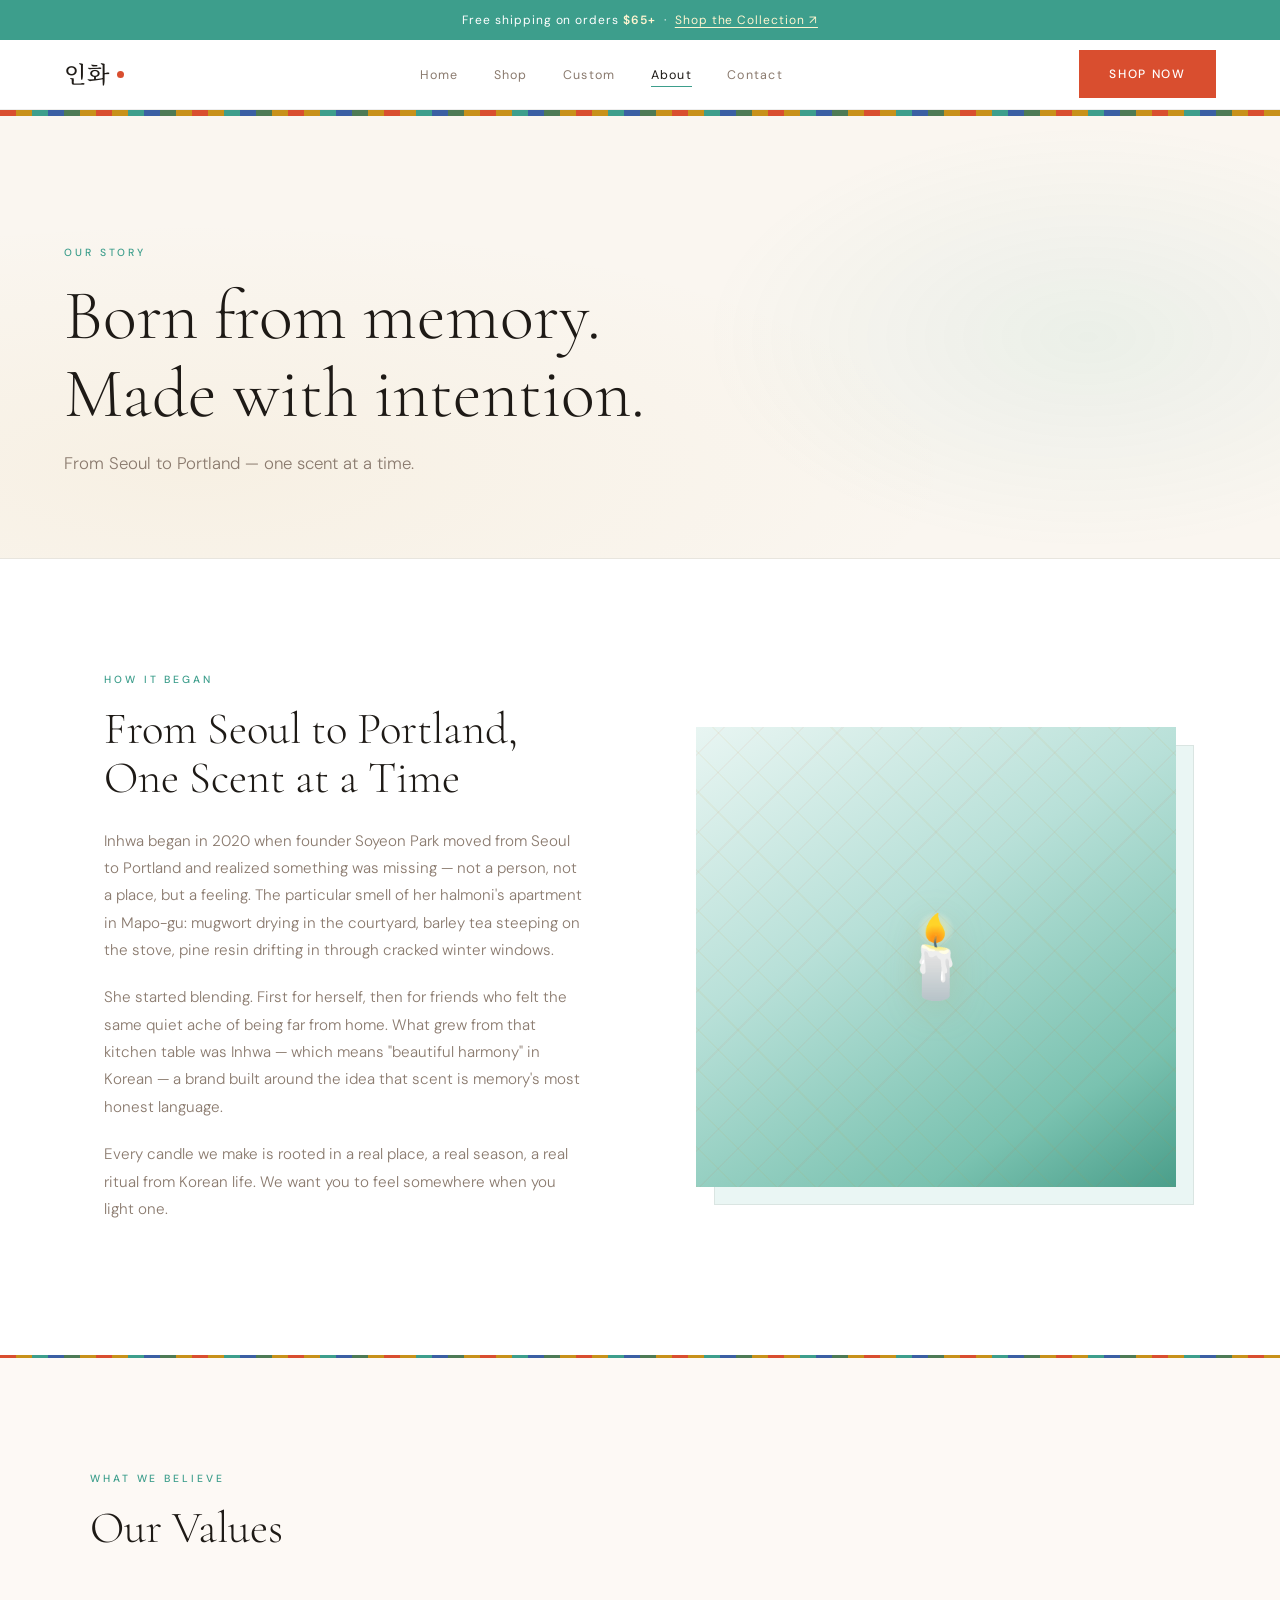
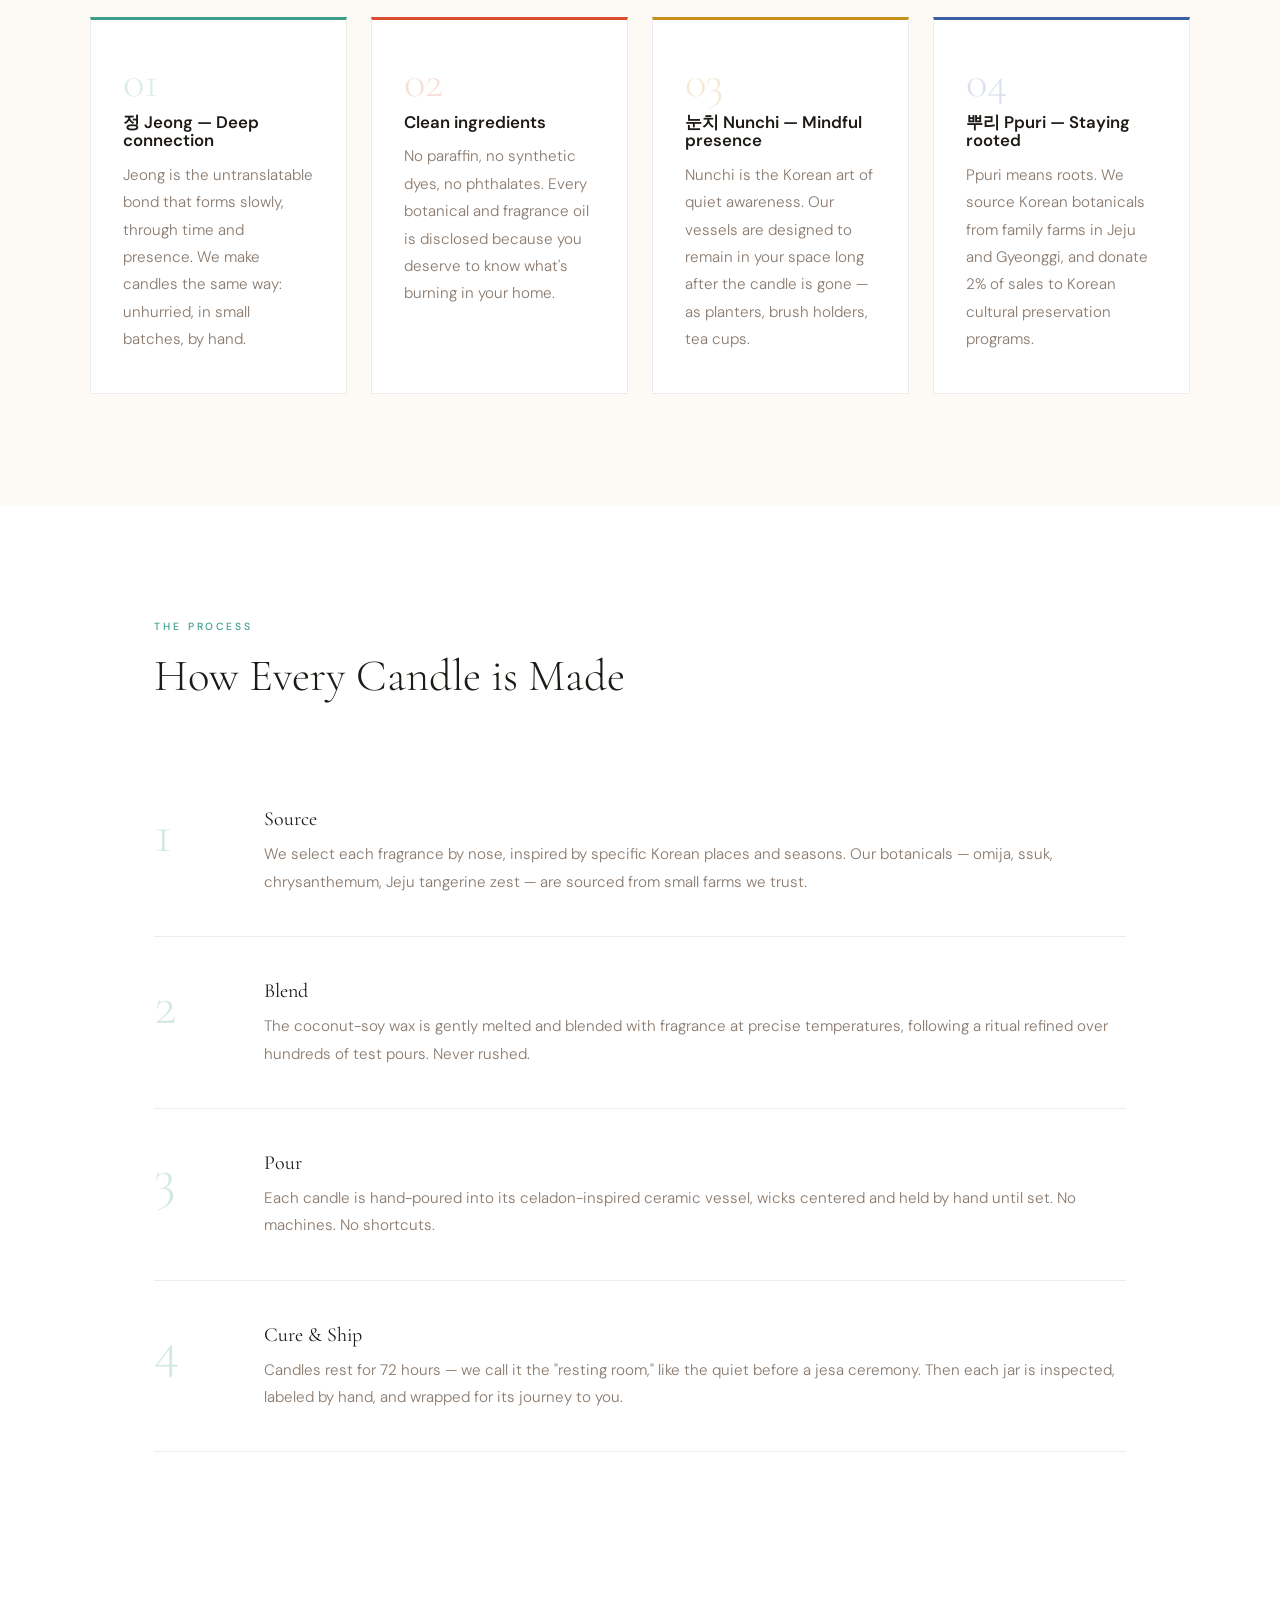
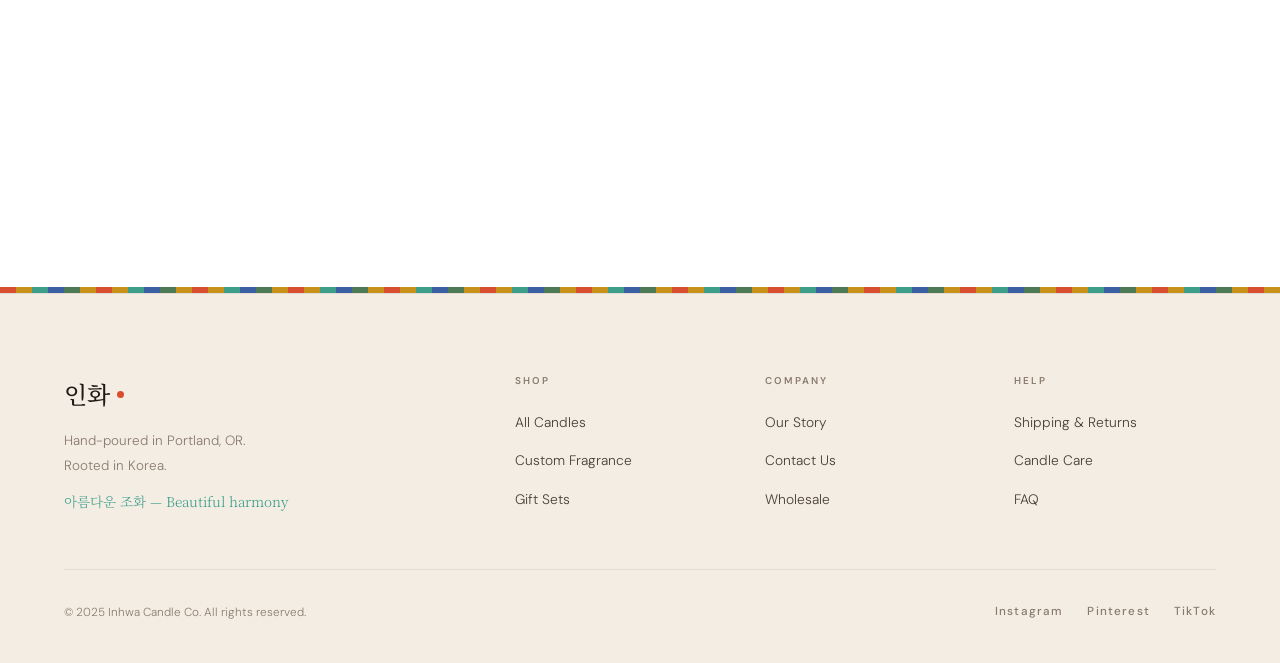
==== commit 4bb2e2a2: "updated website colors to be lighter" ====
--- a/about.html
+++ b/about.html
@@ -1,33 +1,21 @@
 <!DOCTYPE html>
 <html lang="en">
 <head>
-  <meta charset="UTF-8" />
-  <meta name="viewport" content="width=device-width, initial-scale=1.0" />
+  <meta charset="UTF-8" /><meta name="viewport" content="width=device-width, initial-scale=1.0" />
   <title>About — Inhwa Candles</title>
   <link rel="stylesheet" href="css/style.css" />
 </head>
 <body>
-
-  <div class="announcement">
-    Free shipping on orders <strong>$65+</strong> &nbsp;·&nbsp;
-    <a href="shop.html">Shop the Collection ↗</a>
-  </div>
-
+  <div class="announcement">Free shipping on orders <strong>$65+</strong> &nbsp;·&nbsp; <a href="shop.html">Shop the Collection ↗</a></div>
   <nav class="nav" id="nav">
     <a href="index.html" class="nav__logo">인화<span class="logo-dot"></span></a>
     <ul class="nav__links">
-      <li><a href="index.html">Home</a></li>
-      <li><a href="shop.html">Shop</a></li>
-      <li><a href="custom.html">Custom</a></li>
-      <li><a href="about.html" class="active">About</a></li>
-      <li><a href="contact.html">Contact</a></li>
+      <li><a href="index.html">Home</a></li><li><a href="shop.html">Shop</a></li>
+      <li><a href="custom.html">Custom</a></li><li><a href="about.html" class="active">About</a></li><li><a href="contact.html">Contact</a></li>
     </ul>
     <a href="shop.html" class="btn nav__cta">Shop Now</a>
-    <button class="nav__hamburger" id="hamburger" aria-label="Menu">
-      <span></span><span></span><span></span>
-    </button>
+    <button class="nav__hamburger" id="hamburger"><span></span><span></span><span></span></button>
   </nav>
-
   <div class="dancheong-border"></div>
 
   <div class="page-hero">
@@ -48,9 +36,7 @@
         <p>Every candle we make is rooted in a real place, a real season, a real ritual from Korean life. We want you to feel somewhere when you light one.</p>
       </div>
       <div class="about-visual reveal">
-        <div class="about-img-card">
-          <div class="about-img"></div>
-        </div>
+        <div class="about-img-card"><div class="about-img"></div></div>
       </div>
     </div>
   </section>
@@ -58,68 +44,22 @@
   <div class="dancheong-border dancheong-border--thin"></div>
 
   <section class="values-section">
-    <div class="values-header reveal">
-      <span class="section-label">What we believe</span>
-      <h2>Our Values</h2>
-    </div>
+    <div class="values-header reveal"><span class="section-label">What we believe</span><h2>Our Values</h2></div>
     <div class="values-grid">
-      <div class="value-card reveal">
-        <span class="value-number">01</span>
-        <h3>정 Jeong — Deep connection</h3>
-        <p>Jeong is the untranslatable bond that forms slowly, through time and presence. We make candles the same way: unhurried, in small batches, by hand.</p>
-      </div>
-      <div class="value-card reveal">
-        <span class="value-number">02</span>
-        <h3>Clean ingredients</h3>
-        <p>No paraffin, no synthetic dyes, no phthalates. Every botanical and fragrance oil is disclosed because you deserve to know what's burning in your home.</p>
-      </div>
-      <div class="value-card reveal">
-        <span class="value-number">03</span>
-        <h3>눈치 Nunchi — Mindful presence</h3>
-        <p>Nunchi is the Korean art of quiet awareness. Our vessels are designed to remain in your space long after the candle is gone — as planters, brush holders, tea cups.</p>
-      </div>
-      <div class="value-card reveal">
-        <span class="value-number">04</span>
-        <h3>뿌리 Ppuri — Staying rooted</h3>
-        <p>Ppuri means roots. We source Korean botanicals from family farms in Jeju and Gyeonggi, and donate 2% of sales to Korean cultural preservation programs.</p>
-      </div>
+      <div class="value-card reveal"><span class="value-number">01</span><h3>정 Jeong — Deep connection</h3><p>Jeong is the untranslatable bond that forms slowly, through time and presence. We make candles the same way: unhurried, in small batches, by hand.</p></div>
+      <div class="value-card reveal"><span class="value-number">02</span><h3>Clean ingredients</h3><p>No paraffin, no synthetic dyes, no phthalates. Every botanical and fragrance oil is disclosed because you deserve to know what's burning in your home.</p></div>
+      <div class="value-card reveal"><span class="value-number">03</span><h3>눈치 Nunchi — Mindful presence</h3><p>Nunchi is the Korean art of quiet awareness. Our vessels are designed to remain in your space long after the candle is gone — as planters, brush holders, tea cups.</p></div>
+      <div class="value-card reveal"><span class="value-number">04</span><h3>뿌리 Ppuri — Staying rooted</h3><p>Ppuri means roots. We source Korean botanicals from family farms in Jeju and Gyeonggi, and donate 2% of sales to Korean cultural preservation programs.</p></div>
     </div>
   </section>
 
   <section class="process-section">
-    <div class="process-header reveal">
-      <span class="section-label">The process</span>
-      <h2>How Every Candle is Made</h2>
-    </div>
+    <div class="process-header reveal"><span class="section-label">The process</span><h2>How Every Candle is Made</h2></div>
     <div class="process-steps">
-      <div class="process-step reveal">
-        <div class="step-num">1</div>
-        <div class="step-content">
-          <h4>Source</h4>
-          <p>We select each fragrance by nose, inspired by specific Korean places and seasons. Our botanicals — omija, ssuk, chrysanthemum, Jeju tangerine zest — are sourced from small farms we trust.</p>
-        </div>
-      </div>
-      <div class="process-step reveal">
-        <div class="step-num">2</div>
-        <div class="step-content">
-          <h4>Blend</h4>
-          <p>The coconut-soy wax is gently melted and blended with fragrance at precise temperatures, following a ritual refined over hundreds of test pours. Never rushed.</p>
-        </div>
-      </div>
-      <div class="process-step reveal">
-        <div class="step-num">3</div>
-        <div class="step-content">
-          <h4>Pour</h4>
-          <p>Each candle is hand-poured into its celadon-inspired ceramic vessel, wicks centered and held by hand until set. No machines. No shortcuts.</p>
-        </div>
-      </div>
-      <div class="process-step reveal">
-        <div class="step-num">4</div>
-        <div class="step-content">
-          <h4>Cure & Ship</h4>
-          <p>Candles rest for 72 hours — we call it the "resting room," like the quiet before a jesa ceremony. Then each jar is inspected, labeled by hand, and wrapped for its journey to you.</p>
-        </div>
-      </div>
+      <div class="process-step reveal"><div class="step-num">1</div><div class="step-content"><h4>Source</h4><p>We select each fragrance by nose, inspired by specific Korean places and seasons. Our botanicals — omija, ssuk, chrysanthemum, Jeju tangerine zest — are sourced from small farms we trust.</p></div></div>
+      <div class="process-step reveal"><div class="step-num">2</div><div class="step-content"><h4>Blend</h4><p>The coconut-soy wax is gently melted and blended with fragrance at precise temperatures, following a ritual refined over hundreds of test pours. Never rushed.</p></div></div>
+      <div class="process-step reveal"><div class="step-num">3</div><div class="step-content"><h4>Pour</h4><p>Each candle is hand-poured into its celadon-inspired ceramic vessel, wicks centered and held by hand until set. No machines. No shortcuts.</p></div></div>
+      <div class="process-step reveal"><div class="step-num">4</div><div class="step-content"><h4>Cure & Ship</h4><p>Candles rest for 72 hours — we call it the "resting room," like the quiet before a jesa ceremony. Then each jar is inspected, labeled by hand, and wrapped for its journey to you.</p></div></div>
     </div>
   </section>
 
@@ -134,46 +74,13 @@
 
   <footer class="footer">
     <div class="footer__top">
-      <div class="footer__brand">
-        <span class="footer__logo">인화<span class="logo-dot"></span></span>
-        <p>Hand-poured in Portland, OR.<br>Rooted in Korea.</p>
-        <span class="footer__tagline">아름다운 조화 — Beautiful harmony</span>
-      </div>
-      <div class="footer__links">
-        <h4>Shop</h4>
-        <ul>
-          <li><a href="shop.html">All Candles</a></li>
-          <li><a href="shop.html">Gift Sets</a></li>
-          <li><a href="shop.html">Seasonal</a></li>
-        </ul>
-      </div>
-      <div class="footer__links">
-        <h4>Company</h4>
-        <ul>
-          <li><a href="about.html">Our Story</a></li>
-          <li><a href="contact.html">Contact Us</a></li>
-          <li><a href="#">Wholesale</a></li>
-        </ul>
-      </div>
-      <div class="footer__links">
-        <h4>Help</h4>
-        <ul>
-          <li><a href="#">Shipping & Returns</a></li>
-          <li><a href="#">Candle Care</a></li>
-          <li><a href="#">FAQ</a></li>
-        </ul>
-      </div>
+      <div class="footer__brand"><span class="footer__logo">인화<span class="logo-dot"></span></span><p>Hand-poured in Portland, OR.<br>Rooted in Korea.</p><span class="footer__tagline">아름다운 조화 — Beautiful harmony</span></div>
+      <div class="footer__links"><h4>Shop</h4><ul><li><a href="shop.html">All Candles</a></li><li><a href="custom.html">Custom Fragrance</a></li><li><a href="shop.html">Gift Sets</a></li></ul></div>
+      <div class="footer__links"><h4>Company</h4><ul><li><a href="about.html">Our Story</a></li><li><a href="contact.html">Contact Us</a></li><li><a href="#">Wholesale</a></li></ul></div>
+      <div class="footer__links"><h4>Help</h4><ul><li><a href="#">Shipping & Returns</a></li><li><a href="#">Candle Care</a></li><li><a href="#">FAQ</a></li></ul></div>
     </div>
-    <div class="footer__bottom">
-      <p>© 2025 Inhwa Candle Co. All rights reserved.</p>
-      <div class="footer__socials">
-        <a href="#">Instagram</a>
-        <a href="#">Pinterest</a>
-        <a href="#">TikTok</a>
-      </div>
-    </div>
+    <div class="footer__bottom"><p>© 2025 Inhwa Candle Co. All rights reserved.</p><div class="footer__socials"><a href="#">Instagram</a><a href="#">Pinterest</a><a href="#">TikTok</a></div></div>
   </footer>
-
   <script src="js/main.js"></script>
 </body>
 </html>
--- a/css/style.css
+++ b/css/style.css
@@ -1,50 +1,58 @@
 /* ============================================
-   인화 INHWA CANDLE CO. — Main Stylesheet
-   Aesthetic: Dancheong jewel tones × Otherland editorial
-   Colors drawn from Korean temple Dancheong patterns
+   인화 INHWA — Light & Airy Redesign
+   Aesthetic: Korean temple morning light
+   Base: bright white / warm paper
+   Accents: Dancheong temple palette
    ============================================ */
 
-@import url('https://fonts.googleapis.com/css2?family=DM+Serif+Display:ital@0;1&family=Hahmlet:wght@300;400;500;600&family=DM+Sans:wght@300;400;500&display=swap');
+@import url('https://fonts.googleapis.com/css2?family=Cormorant+Garamond:ital,wght@0,300;0,400;0,500;1,300;1,400&family=Noto+Serif+KR:wght@300;400;500&family=DM+Sans:wght@300;400;500&display=swap');
 
 :root {
-  /* ── Dancheong Palette ── */
-  --jade:       #1a7a6e;
-  --jade-dark:  #0f5248;
-  --jade-light: #e8f5f3;
-  --vermillion: #c94430;
-  --vermillion-light: #f9ede9;
-  --cobalt:     #1e4fa3;
-  --cobalt-light: #e8eef9;
-  --gold:       #d4961e;
-  --gold-light: #fdf3e0;
-  --forest:     #2a6b35;
-
-  /* ── Neutrals ── */
-  --ivory:      #faf8f4;
-  --cream:      #f5f0e6;
-  --paper:      #ede8dc;
-  --ink:        #1a1614;
-  --ink-mid:    #3d2e28;
-  --ink-soft:   #7a6b62;
-  --border:     rgba(26, 22, 20, 0.10);
-  --border-rich: rgba(26, 22, 20, 0.18);
+  /* ── Temple Accent Palette ── */
+  --temple-red:      #d94e2f;
+  --temple-teal:     #3d9e8c;
+  --temple-gold:     #c8911a;
+  --temple-blue:     #3a5fa3;
+  --temple-green:    #4d7a55;
+  --temple-pink:     #c87878;
+
+  /* Soft pastel tints */
+  --tint-red:        #fdf0ec;
+  --tint-teal:       #eaf6f4;
+  --tint-gold:       #fdf6e6;
+  --tint-blue:       #eef2fc;
+  --tint-green:      #eef5ef;
+  --tint-pink:       #fdf1f1;
+
+  /* ── Light Base ── */
+  --white:           #ffffff;
+  --paper:           #fdf9f5;
+  --warm-light:      #faf6f0;
+  --linen:           #f4ede3;
+  --parchment:       #ede4d6;
+
+  /* ── Text ── */
+  --ink:             #1e1a16;
+  --ink-mid:         #4a3f35;
+  --ink-soft:        #8a7a6e;
+  --ink-faint:       #c0b0a4;
+  --border:          rgba(30,26,22,0.08);
+  --border-med:      rgba(30,26,22,0.14);
 
   /* ── Type ── */
-  --font-display: 'DM Serif Display', 'Palatino Linotype', Georgia, serif;
-  --font-korean:  'Hahmlet', serif;
+  --font-display: 'Cormorant Garamond', 'Palatino Linotype', Georgia, serif;
+  --font-korean:  'Noto Serif KR', serif;
   --font-body:    'DM Sans', system-ui, sans-serif;
-
-  --ease-out: cubic-bezier(0.16, 1, 0.3, 1);
-}
-
-/* ── Reset ── */
+  --ease:         cubic-bezier(0.16, 1, 0.3, 1);
+}
+
 *, *::before, *::after { box-sizing: border-box; margin: 0; padding: 0; }
 html { scroll-behavior: smooth; font-size: 16px; }
 body {
   font-family: var(--font-body);
   color: var(--ink);
-  background: var(--ivory);
-  line-height: 1.65;
+  background: var(--white);
+  line-height: 1.7;
   font-weight: 300;
   overflow-x: hidden;
 }
@@ -53,1144 +61,498 @@
 ul { list-style: none; }
 button { border: none; cursor: pointer; font-family: var(--font-body); background: none; }
 
-/* ============================================
-   TYPOGRAPHY
-   ============================================ */
-h1, h2, h3 { font-family: var(--font-display); font-weight: 400; line-height: 1.1; }
-h4 { font-family: var(--font-body); font-weight: 500; line-height: 1.3; }
-
-h1 { font-size: clamp(2.8rem, 6vw, 6rem); }
-h2 { font-size: clamp(1.9rem, 3.5vw, 3.4rem); }
-h3 { font-size: 1.55rem; }
-
-em { font-style: italic; color: var(--vermillion); }
-p  { font-size: 0.95rem; color: var(--ink-soft); max-width: 60ch; line-height: 1.75; }
+/* === TYPOGRAPHY === */
+h1, h2, h3 { font-family: var(--font-display); font-weight: 300; line-height: 1.1; color: var(--ink); }
+h4 { font-family: var(--font-body); font-weight: 500; line-height: 1.4; }
+h1 { font-size: clamp(2.8rem, 5.5vw, 5.5rem); }
+h2 { font-size: clamp(2rem, 3.5vw, 3.2rem); }
+h3 { font-size: clamp(1.4rem, 2vw, 1.8rem); }
+p  { font-size: 0.95rem; color: var(--ink-soft); line-height: 1.8; max-width: 58ch; }
+em { font-style: italic; color: var(--temple-red); }
 
 .section-label {
   font-family: var(--font-body);
-  font-size: 0.68rem;
+  font-size: 0.65rem;
   font-weight: 500;
-  letter-spacing: 0.22em;
+  letter-spacing: 0.28em;
   text-transform: uppercase;
-  color: var(--jade);
+  color: var(--temple-teal);
   display: block;
-  margin-bottom: 0.8rem;
-}
-
-.hangul-accent {
-  font-family: var(--font-korean);
-  font-weight: 300;
-  color: var(--jade);
-  opacity: 0.5;
-  font-size: 0.85em;
-}
-
-/* ============================================
-   DANCHEONG GEOMETRIC BORDER MIXIN
-   Used as decorative dividers throughout
-   ============================================ */
+  margin-bottom: 1rem;
+}
+
+/* === DANCHEONG STRIPE === */
 .dancheong-border {
-  height: 8px;
+  height: 6px;
   background: repeating-linear-gradient(
     90deg,
-    var(--vermillion)   0px,  var(--vermillion)   14px,
-    var(--gold)         14px, var(--gold)          28px,
-    var(--jade)         28px, var(--jade)           42px,
-    var(--cobalt)       42px, var(--cobalt)         56px,
-    var(--forest)       56px, var(--forest)         70px,
-    var(--gold)         70px, var(--gold)            84px
+    var(--temple-red)   0px,  var(--temple-red)   16px,
+    var(--temple-gold)  16px, var(--temple-gold)   32px,
+    var(--temple-teal)  32px, var(--temple-teal)   48px,
+    var(--temple-blue)  48px, var(--temple-blue)   64px,
+    var(--temple-green) 64px, var(--temple-green)  80px,
+    var(--temple-gold)  80px, var(--temple-gold)   96px
   );
 }
-
-.dancheong-border--thin {
-  height: 4px;
-}
-
-/* ============================================
-   ANNOUNCEMENT BAR (Otherland-style)
-   ============================================ */
+.dancheong-border--thin { height: 3px; }
+
+/* === ANNOUNCEMENT BAR === */
 .announcement {
-  background: var(--ink);
-  color: var(--cream);
+  background: var(--temple-teal);
+  color: white;
   text-align: center;
-  padding: 0.65rem 2rem;
+  padding: 0.6rem 2rem;
   font-size: 0.75rem;
   font-weight: 400;
-  letter-spacing: 0.1em;
-  position: relative;
-  z-index: 101;
-}
-.announcement strong { color: var(--gold); font-weight: 500; }
-.announcement a { color: var(--gold); text-decoration: underline; text-underline-offset: 3px; }
-
-/* ============================================
-   NAV
-   ============================================ */
+  letter-spacing: 0.08em;
+}
+.announcement strong { font-weight: 600; color: #fff5d0; }
+.announcement a { color: #fff5d0; text-decoration: underline; text-underline-offset: 3px; }
+
+/* === NAV === */
 .nav {
-  position: sticky;
-  top: 0;
-  z-index: 100;
-  display: flex;
-  align-items: center;
-  justify-content: space-between;
-  padding: 0 5vw;
-  height: 68px;
-  background: var(--ivory);
+  position: sticky; top: 0; z-index: 100;
+  display: flex; align-items: center; justify-content: space-between;
+  padding: 0 5vw; height: 70px;
+  background: rgba(255,255,255,0.95);
+  backdrop-filter: blur(12px);
+  -webkit-backdrop-filter: blur(12px);
   border-bottom: 1px solid var(--border);
   transition: box-shadow 0.3s;
 }
-.nav.scrolled { box-shadow: 0 2px 20px rgba(0,0,0,0.08); }
+.nav.scrolled { box-shadow: 0 2px 24px rgba(30,26,22,0.07); }
 
 .nav__logo {
   font-family: var(--font-korean);
-  font-size: 1.4rem;
-  font-weight: 600;
-  color: var(--ink);
-  letter-spacing: 0.02em;
-  display: flex;
-  align-items: center;
-  gap: 0.5rem;
-}
-.nav__logo .logo-dot {
-  width: 8px; height: 8px;
-  border-radius: 50%;
-  background: var(--vermillion);
-  display: inline-block;
-}
-
-.nav__links {
-  display: flex;
-  gap: 2rem;
-  align-items: center;
-}
+  font-size: 1.45rem; font-weight: 500;
+  color: var(--ink); letter-spacing: 0.03em;
+  display: flex; align-items: center; gap: 0.45rem;
+}
+.nav__logo .logo-dot { width: 7px; height: 7px; border-radius: 50%; background: var(--temple-red); display: inline-block; }
+
+.nav__links { display: flex; gap: 2.2rem; align-items: center; }
 .nav__links a {
-  font-size: 0.8rem;
-  font-weight: 400;
-  letter-spacing: 0.08em;
-  color: var(--ink-soft);
-  transition: color 0.2s;
+  font-size: 0.78rem; font-weight: 400; letter-spacing: 0.1em;
+  color: var(--ink-soft); transition: color 0.2s;
+  position: relative; padding-bottom: 2px;
+}
+.nav__links a::after {
+  content: ''; position: absolute; bottom: -2px; left: 0; right: 100%;
+  height: 1.5px; background: var(--temple-teal); transition: right 0.3s var(--ease);
+}
+.nav__links a:hover { color: var(--ink); }
+.nav__links a:hover::after, .nav__links a.active::after { right: 0; }
+.nav__links a.active { color: var(--ink); }
+
+.nav__cta {
+  font-size: 0.72rem; font-weight: 500; letter-spacing: 0.12em; text-transform: uppercase;
+  padding: 0.55rem 1.4rem; background: var(--temple-red); color: white;
+  transition: background 0.2s, transform 0.2s;
+}
+.nav__cta:hover { background: #c0401e; transform: translateY(-1px); }
+.nav__hamburger { display: none; flex-direction: column; gap: 5px; width: 26px; }
+.nav__hamburger span { height: 1.5px; background: var(--ink); display: block; transition: all 0.3s; }
+
+/* === HERO === */
+.hero {
+  min-height: 90vh; background: var(--white);
+  display: grid; grid-template-columns: 1fr 1fr;
+  align-items: stretch; position: relative; overflow: hidden;
+}
+.hero__left {
+  display: flex; flex-direction: column; justify-content: center;
+  padding: 7rem 6vw 6rem; position: relative; z-index: 2;
+}
+.hero__right {
+  background: var(--warm-light);
+  position: relative; overflow: hidden;
+  display: flex; align-items: center; justify-content: center;
+}
+.hero__right::before {
+  content: ''; position: absolute; inset: 0;
+  background:
+    radial-gradient(ellipse 80% 70% at 55% 45%, rgba(61,158,140,0.10) 0%, transparent 65%),
+    radial-gradient(ellipse 60% 50% at 80% 75%, rgba(200,145,26,0.08) 0%, transparent 55%),
+    radial-gradient(ellipse 50% 60% at 20% 30%, rgba(217,78,47,0.06) 0%, transparent 55%);
+}
+.hero__arc {
+  position: absolute; border-radius: 50%;
+}
+.hero__arc:nth-child(1) { width:480px;height:480px; border:1px solid rgba(61,158,140,0.10); }
+.hero__arc:nth-child(2) { width:340px;height:340px; border:1px solid rgba(200,145,26,0.12); }
+.hero__arc:nth-child(3) { width:200px;height:200px; border:1px solid rgba(217,78,47,0.12); }
+
+.hero__petal {
+  position: absolute; width: 28px; height: 46px;
+  border-radius: 50% 50% 50% 0; opacity: 0.14;
+  animation: petalFloat 8s ease-in-out infinite;
+}
+.hero__petal:nth-child(4) { background: var(--temple-red);  top:18%; left:14%; animation-delay:0s;   transform:rotate(25deg); }
+.hero__petal:nth-child(5) { background: var(--temple-gold); top:68%; right:14%;animation-delay:2.5s; transform:rotate(-40deg); width:18px;height:30px; }
+.hero__petal:nth-child(6) { background: var(--temple-teal); top:42%; left:8%;  animation-delay:5s;   transform:rotate(60deg); width:14px;height:24px; }
+
+@keyframes petalFloat {
+  0%,100% { transform: translateY(0) rotate(25deg); opacity: 0.12; }
+  50%      { transform: translateY(-14px) rotate(30deg); opacity: 0.22; }
+}
+
+.candle-wrap { position: relative; z-index: 2; display: flex; flex-direction: column; align-items: center; }
+.candle__glow {
+  position: absolute; bottom: 20%; left: 50%; transform: translateX(-50%);
+  width: 220px; height: 220px; border-radius: 50%;
+  background: radial-gradient(ellipse, rgba(255,200,60,0.22) 0%, transparent 70%);
+  animation: glowBreathe 3.5s ease-in-out infinite; pointer-events: none;
+}
+@keyframes glowBreathe {
+  0%,100% { opacity:0.7; transform:translateX(-50%) scale(1); }
+  50%      { opacity:1;   transform:translateX(-50%) scale(1.15); }
+}
+.candle__body {
+  width: 78px; height: 200px;
+  background: linear-gradient(to right, #d4b896 0%, #ead4b0 25%, #f7ecd8 50%, #e8d0a8 75%, #cca880 100%);
+  border-radius: 4px 4px 3px 3px;
+  box-shadow: 0 20px 60px rgba(180,140,80,0.15), inset 2px 0 10px rgba(255,255,255,0.3);
   position: relative;
 }
-.nav__links a::after {
-  content: '';
-  position: absolute;
-  bottom: -3px; left: 0; right: 100%;
-  height: 1.5px;
-  background: var(--jade);
-  transition: right 0.3s var(--ease-out);
-}
-.nav__links a:hover, .nav__links a.active { color: var(--ink); }
-.nav__links a:hover::after, .nav__links a.active::after { right: 0; }
-
-.nav__cta {
-  font-size: 0.75rem;
-  font-weight: 500;
-  letter-spacing: 0.1em;
-  padding: 0.5rem 1.25rem;
-  background: var(--ink);
-  color: var(--ivory);
-  transition: background 0.2s;
-}
-.nav__cta:hover { background: var(--jade-dark); }
-
-.nav__hamburger {
-  display: none;
-  flex-direction: column;
-  gap: 5px;
-  width: 28px;
-}
-.nav__hamburger span { height: 1.5px; background: var(--ink); display: block; transition: all 0.3s; }
-
-/* ============================================
-   HERO — Full-bleed Otherland-style
-   ============================================ */
-.hero {
-  min-height: 92vh;
-  background: var(--ink);
-  position: relative;
-  overflow: hidden;
-  display: grid;
-  grid-template-columns: 1fr 1fr;
-  align-items: stretch;
-}
-
-.hero__left {
-  display: flex;
-  flex-direction: column;
-  justify-content: center;
-  padding: 8rem 6vw 6rem;
-  position: relative;
-  z-index: 2;
-}
-
-.hero__right {
-  position: relative;
-  overflow: hidden;
-}
-
-/* Dancheong-inspired geometric mosaic background for hero right */
-.hero__right::before {
-  content: '';
-  position: absolute;
-  inset: 0;
+.candle__body::before {
+  content: ''; position: absolute; bottom: 28px; left: 0; right: 0; height: 22px;
+  background: repeating-linear-gradient(90deg,
+    rgba(217,78,47,0.6)  0px, rgba(217,78,47,0.6)  5px,
+    rgba(200,145,26,0.6) 5px, rgba(200,145,26,0.6) 10px,
+    rgba(61,158,140,0.6) 10px,rgba(61,158,140,0.6) 15px,
+    rgba(58,95,163,0.5)  15px,rgba(58,95,163,0.5)  20px
+  ); opacity: 0.7;
+}
+.candle__wick {
+  position: absolute; top: -18px; left: 50%; transform: translateX(-50%);
+  width: 2px; height: 20px; background: linear-gradient(to top, #5a3a18, #2a1808); border-radius: 1px;
+}
+.candle__flame-wrap { position: absolute; bottom: 100%; left: 50%; transform: translateX(-50%); padding-bottom: 2px; }
+.candle__flame {
+  width: 24px; height: 40px;
+  background: radial-gradient(ellipse 55% 100% at 50% 100%, #ffd060, #ff8020 50%, rgba(255,80,0,0.4) 80%, transparent);
+  border-radius: 50% 50% 25% 25% / 60% 60% 35% 35%;
+  animation: flameDance 2.8s ease-in-out infinite; filter: blur(0.5px);
+}
+.candle__flame-inner {
+  position: absolute; bottom: 4px; left: 50%; transform: translateX(-50%);
+  width: 10px; height: 18px;
+  background: radial-gradient(ellipse at 50% 80%, #fffce0, #ffe868 60%, transparent);
+  border-radius: 50% 50% 25% 25%;
+  animation: flameDance 2.2s ease-in-out 0.3s infinite;
+}
+@keyframes flameDance {
+  0%,100% { transform:scaleX(1)    scaleY(1)    rotate(0deg); }
+  25%      { transform:scaleX(1.04) scaleY(0.97) rotate(-1.5deg); }
+  60%      { transform:scaleX(0.96) scaleY(1.03) rotate(1.8deg); }
+}
+
+.hero__eyebrow {
+  font-size: 0.68rem; letter-spacing: 0.26em; text-transform: uppercase;
+  color: var(--temple-teal); margin-bottom: 1.6rem;
+  display: flex; align-items: center; gap: 0.8rem; max-width: none;
+}
+.hero__eyebrow::before { content:''; width:28px; height:1.5px; background:var(--temple-teal); display:block; flex-shrink:0; }
+.hero__title { color: var(--ink); font-weight: 300; margin-bottom: 0.3rem; }
+.hero__title--sub { display: block; color: var(--temple-red); font-style: italic; }
+.hero__korean { font-family: var(--font-korean); font-size: clamp(0.9rem,1.5vw,1.2rem); color: var(--ink-faint); letter-spacing: 0.12em; margin-bottom: 2.2rem; margin-top: 0.3rem; display: block; }
+.hero__sub { font-size: 1rem; color: var(--ink-soft); max-width: 44ch; margin-bottom: 3rem; line-height: 1.85; }
+.hero__actions { display: flex; gap: 1rem; flex-wrap: wrap; }
+
+/* === BUTTONS === */
+.btn {
+  display: inline-block; padding: 0.85rem 1.9rem;
+  font-family: var(--font-body); font-size: 0.75rem; font-weight: 500;
+  letter-spacing: 0.14em; text-transform: uppercase;
+  transition: all 0.24s var(--ease); cursor: pointer; border: none;
+}
+.btn--primary { background: var(--temple-red); color: white; }
+.btn--primary:hover { background: #c0401e; transform: translateY(-2px); box-shadow: 0 8px 24px rgba(217,78,47,0.28); }
+.btn--ghost { background: transparent; color: var(--ink); border: 1.5px solid var(--border-med); }
+.btn--ghost:hover { border-color: var(--temple-teal); color: var(--temple-teal); }
+.btn--outline { background: transparent; color: var(--ink); border: 1.5px solid var(--border-med); }
+.btn--outline:hover { border-color: var(--temple-red); color: var(--temple-red); }
+.btn--teal { background: var(--temple-teal); color: white; }
+.btn--teal:hover { background: #358a79; transform: translateY(-2px); box-shadow: 0 8px 24px rgba(61,158,140,0.28); }
+.btn--dark { background: var(--ink); color: white; }
+.btn--dark:hover { background: var(--ink-mid); transform: translateY(-1px); }
+.btn--small { padding: 0.5rem 1rem; font-size: 0.68rem; background: var(--ink); color: white; letter-spacing: 0.1em; }
+.btn--small:hover { background: var(--temple-teal); }
+.btn--full { width: 100%; text-align: center; }
+
+/* === SCENT STRIP === */
+.scent-strip { background: var(--white); border-top: 1px solid var(--border); border-bottom: 1px solid var(--border); padding: 2.2rem 5vw; }
+.scent-strip__label { text-align: center; margin-bottom: 1.6rem; }
+.scent-strip__track { display: flex; gap: 0.75rem; justify-content: center; flex-wrap: wrap; }
+.scent-pill {
+  display: flex; align-items: center; gap: 0.55rem;
+  padding: 0.55rem 1.1rem; border: 1.5px solid var(--border-med);
+  font-size: 0.73rem; font-weight: 500; letter-spacing: 0.08em;
+  background: var(--white); cursor: pointer; transition: all 0.2s; color: var(--ink-mid);
+}
+.scent-pill:hover { border-color: var(--temple-teal); color: var(--temple-teal); background: var(--tint-teal); }
+.scent-pill__dot { width: 9px; height: 9px; border-radius: 50%; flex-shrink: 0; }
+
+/* === FEATURES === */
+.features { background: var(--paper); padding: 5.5rem 5vw; }
+.features__grid { display: grid; grid-template-columns: repeat(auto-fit, minmax(220px,1fr)); gap:0; max-width:1080px; margin:0 auto; }
+.feature { text-align:center; padding:2.5rem 2.5rem; border-right:1px solid var(--border); }
+.feature:last-child { border-right:none; }
+.feature__icon { font-size:2rem; margin-bottom:1.2rem; display:block; }
+.feature h3 { font-size:1rem; font-family:var(--font-body); font-weight:600; margin-bottom:0.6rem; color:var(--ink); letter-spacing:0; }
+.feature p { font-size:0.84rem; margin:0 auto; max-width:26ch; }
+
+/* === PRODUCTS === */
+.products { padding:7rem 5vw; background:var(--white); }
+.products__header { display:flex; align-items:flex-end; justify-content:space-between; margin-bottom:3.5rem; max-width:1200px; margin-left:auto; margin-right:auto; flex-wrap:wrap; gap:1rem; }
+.products__header h2 { margin:0; }
+.products__grid { display:grid; grid-template-columns:repeat(3,1fr); gap:1.5rem; max-width:1200px; margin:0 auto; }
+.products__cta { text-align:center; margin-top:3rem; }
+
+/* === CARDS === */
+.card {
+  background: var(--white); border: 1px solid var(--border); position: relative;
+  transition: transform 0.4s var(--ease), box-shadow 0.4s var(--ease); overflow: hidden;
+}
+.card:hover { transform: translateY(-5px); box-shadow: 0 12px 48px rgba(30,26,22,0.08); }
+.card:hover .card__img-inner { transform: scale(1.04); }
+.card__img { height: 260px; overflow: hidden; position: relative; }
+.card__img-inner {
+  width:100%; height:100%; transition:transform 0.6s var(--ease);
+  position:relative; display:flex; align-items:center; justify-content:center;
+}
+.card__img-inner::after { content:'🕯️'; font-size:3.2rem; filter:drop-shadow(0 4px 12px rgba(180,140,60,0.25)); position:relative; z-index:1; }
+.card__stripe { position:absolute; top:0; left:0; right:0; height:3px; z-index:2; }
+.card__body { padding:1.4rem 1.5rem 1.5rem; }
+.card__tag {
+  font-size:0.6rem; font-weight:600; letter-spacing:0.2em; text-transform:uppercase;
+  display:inline-block; margin-bottom:0.6rem; padding:0.22rem 0.65rem;
+}
+.card__tag--warm     { color:#9a6810; background:var(--tint-gold); }
+.card__tag--fresh    { color:#2a7a6c; background:var(--tint-teal); }
+.card__tag--floral   { color:#2e4d98; background:var(--tint-blue); }
+.card__tag--seasonal { color:#b03820; background:var(--tint-red);  }
+.card__tag--earthy   { color:#376040; background:var(--tint-green);}
+.card__name { font-size:1.2rem; margin-bottom:0.35rem; color:var(--ink); font-weight:400; }
+.card__notes { font-size:0.72rem; color:var(--temple-teal); letter-spacing:0.08em; margin-bottom:0.6rem; font-style:italic; }
+.card__desc { font-size:0.84rem; margin-bottom:1.2rem; max-width:none; color:var(--ink-soft); }
+.card__footer { display:flex; align-items:center; justify-content:space-between; }
+.card__price { font-family:var(--font-display); font-size:1.45rem; font-weight:400; color:var(--ink); }
+
+/* === QUOTE BANNER === */
+.quote {
+  background: var(--warm-light); position: relative; overflow: hidden;
+  padding: 7rem 5vw; border-top: 1px solid var(--border); border-bottom: 1px solid var(--border);
+}
+.quote::before {
+  content:''; position:absolute; inset:0;
   background:
-    radial-gradient(ellipse 60% 80% at 50% 50%, rgba(26, 122, 110, 0.25) 0%, transparent 70%),
-    radial-gradient(ellipse at 80% 20%, rgba(201, 68, 48, 0.2) 0%, transparent 50%),
-    radial-gradient(ellipse at 20% 80%, rgba(30, 79, 163, 0.2) 0%, transparent 50%),
-    var(--ink);
-}
-
-/* Animated geometric shapes */
-.hero__geo {
-  position: absolute;
-  inset: 0;
-  display: flex;
-  align-items: center;
-  justify-content: center;
-}
-
-.geo-ring {
-  position: absolute;
-  border-radius: 50%;
-  border: 1px solid rgba(255,255,255,0.06);
-  animation: geoSpin 40s linear infinite;
-}
-.geo-ring:nth-child(1) { width: 400px; height: 400px; border-color: rgba(26,122,110,0.3); animation-duration: 60s; }
-.geo-ring:nth-child(2) { width: 280px; height: 280px; border-color: rgba(212,150,30,0.3); animation-duration: 45s; animation-direction: reverse; }
-.geo-ring:nth-child(3) { width: 160px; height: 160px; border-color: rgba(201,68,48,0.4); animation-duration: 30s; }
-
-.geo-diamond {
-  position: absolute;
-  width: 120px; height: 120px;
-  border: 1.5px solid rgba(212,150,30,0.4);
-  transform: rotate(45deg);
-  animation: geoPulse 4s ease-in-out infinite;
-}
-
-.geo-diamond-sm {
-  position: absolute;
-  width: 60px; height: 60px;
-  background: rgba(201, 68, 48, 0.15);
-  border: 1px solid rgba(201, 68, 48, 0.4);
-  transform: rotate(45deg) translate(80px, -80px);
-}
-
-.geo-bar {
-  position: absolute;
-  height: 2px;
-  background: linear-gradient(90deg, transparent, rgba(26,122,110,0.6), transparent);
-}
-.geo-bar:nth-child(5) { width: 200px; top: 35%; transform: rotate(-30deg); }
-.geo-bar:nth-child(6) { width: 150px; bottom: 30%; transform: rotate(20deg); right: 10%; }
-
-.candle-3d {
-  position: absolute;
-  display: flex;
-  flex-direction: column;
-  align-items: center;
-  z-index: 2;
-}
-.candle-3d .candle__body {
-  width: 70px;
-  height: 180px;
-  background: linear-gradient(
-    to right,
-    #c8a878 0%, #e8d0a8 25%, #f5e8cc 50%, #e0c898 75%, #c0a070 100%
-  );
-  border-radius: 3px 3px 2px 2px;
-  box-shadow: 0 30px 80px rgba(0,0,0,0.6), inset 2px 0 8px rgba(255,255,255,0.15);
-  position: relative;
-}
-.candle-3d .candle__body::after {
-  content: '';
-  position: absolute;
-  top: -16px; left: 50%; transform: translateX(-50%);
-  width: 2px; height: 18px;
-  background: #3a2820; border-radius: 1px;
-}
-.candle-3d .candle__flame {
-  position: absolute;
-  bottom: 100%; left: 50%; transform: translateX(-50%);
-  margin-bottom: 2px;
-}
-.candle-3d .candle__flame::before {
-  content: '';
-  position: absolute;
-  bottom: 0; left: 50%; transform: translateX(-50%);
-  width: 28px; height: 44px;
-  background: radial-gradient(ellipse 60% 100% at 50% 100%, #ff9020, #ff4500 40%, transparent);
-  border-radius: 50% 50% 20% 20% / 60% 60% 30% 30%;
-  animation: flicker 3s ease-in-out infinite;
-  filter: blur(1px);
-}
-.candle-3d .candle__flame-inner {
-  position: relative; z-index: 1;
-  width: 11px; height: 20px;
-  background: radial-gradient(ellipse at 50% 80%, #fff5aa, #ffe040 60%, transparent);
-  border-radius: 50% 50% 20% 20% / 60% 60% 30% 30%;
-  animation: flicker 2.4s ease-in-out 0.4s infinite;
-}
-.candle-3d .candle__glow {
-  position: absolute;
-  bottom: 100%; left: 50%; transform: translateX(-50%);
-  width: 200px; height: 200px;
-  background: radial-gradient(ellipse, rgba(255,160,40,0.3) 0%, transparent 70%);
-  animation: glowPulse 3s ease-in-out infinite;
-  pointer-events: none;
-}
-
-@keyframes geoSpin { to { transform: rotate(360deg); } }
-@keyframes geoPulse {
-  0%, 100% { opacity: 0.4; transform: rotate(45deg) scale(1); }
-  50% { opacity: 0.8; transform: rotate(45deg) scale(1.08); }
-}
-@keyframes flicker {
-  0%, 100% { transform: scaleX(1) scaleY(1) rotate(0deg); }
-  25% { transform: scaleX(1.05) scaleY(0.96) rotate(-1.5deg); }
-  50% { transform: scaleX(0.95) scaleY(1.04) rotate(2deg); }
-  75% { transform: scaleX(1.03) scaleY(0.97) rotate(-0.5deg); }
-}
-@keyframes glowPulse {
-  0%, 100% { opacity: 0.7; transform: translateX(-50%) scale(1); }
-  50% { opacity: 1; transform: translateX(-50%) scale(1.2); }
-}
-
-.hero__eyebrow {
-  font-size: 0.7rem;
-  letter-spacing: 0.25em;
-  text-transform: uppercase;
-  color: var(--jade);
-  margin-bottom: 1.5rem;
-  display: flex;
-  align-items: center;
-  gap: 0.75rem;
-  max-width: none;
-}
-.hero__eyebrow::before {
-  content: '';
-  width: 32px; height: 2px;
-  background: var(--jade);
-  display: block;
-  flex-shrink: 0;
-}
-
-.hero__title {
-  color: var(--ivory);
-  font-size: clamp(3rem, 5.5vw, 5.8rem);
-  margin-bottom: 0.3rem;
-  font-weight: 400;
-}
-.hero__title .hero__title--sub {
-  display: block;
-  color: var(--gold);
-  font-style: italic;
-}
-.hero__korean {
-  font-family: var(--font-korean);
-  font-size: clamp(1.2rem, 2vw, 1.8rem);
-  color: rgba(255,255,255,0.2);
-  letter-spacing: 0.15em;
-  margin-bottom: 2rem;
-  margin-top: 0.25rem;
-}
-
-.hero__sub {
-  color: rgba(250,248,244,0.6);
-  font-size: 1rem;
-  max-width: 42ch;
-  margin-bottom: 3rem;
-  line-height: 1.8;
-}
-
-.hero__actions { display: flex; gap: 1rem; align-items: center; flex-wrap: wrap; }
-
-/* ============================================
-   BUTTONS
-   ============================================ */
-.btn {
-  display: inline-block;
-  padding: 0.9rem 2rem;
-  font-family: var(--font-body);
-  font-size: 0.78rem;
-  font-weight: 500;
-  letter-spacing: 0.12em;
-  text-transform: uppercase;
-  transition: all 0.25s var(--ease-out);
-  cursor: pointer;
-  border: none;
-}
-.btn--primary {
-  background: var(--jade);
-  color: white;
-}
-.btn--primary:hover { background: var(--jade-dark); transform: translateY(-2px); box-shadow: 0 8px 24px rgba(26,122,110,0.35); }
-
-.btn--ghost {
-  background: transparent;
-  color: var(--ivory);
-  border: 1.5px solid rgba(255,255,255,0.3);
-}
-.btn--ghost:hover { border-color: var(--jade); color: var(--jade); }
-
-.btn--dark {
-  background: var(--ink);
-  color: var(--ivory);
-}
-.btn--dark:hover { background: var(--jade-dark); transform: translateY(-2px); box-shadow: 0 8px 24px rgba(0,0,0,0.2); }
-
-.btn--outline {
-  background: transparent;
-  color: var(--ink);
-  border: 1.5px solid var(--ink);
-}
-.btn--outline:hover { background: var(--ink); color: var(--ivory); }
-
-.btn--vermillion {
-  background: var(--vermillion);
-  color: white;
-}
-.btn--vermillion:hover { background: #b03a28; transform: translateY(-2px); box-shadow: 0 8px 24px rgba(201,68,48,0.35); }
-
-.btn--small {
-  padding: 0.55rem 1.1rem;
-  font-size: 0.7rem;
-  background: var(--ink);
-  color: var(--ivory);
-  letter-spacing: 0.1em;
-}
-.btn--small:hover { background: var(--jade); }
-
-.btn--full { width: 100%; text-align: center; }
-
-/* ============================================
-   SCENT STRIP — horizontal scroll like Otherland's "scent by mood"
-   ============================================ */
-.scent-strip {
-  background: var(--paper);
-  border-top: 1px solid var(--border);
-  border-bottom: 1px solid var(--border);
-  padding: 2.5rem 5vw;
-  overflow: hidden;
-}
-.scent-strip__label {
-  text-align: center;
-  margin-bottom: 2rem;
-}
-.scent-strip__track {
-  display: flex;
-  gap: 1.5rem;
-  overflow-x: auto;
-  padding-bottom: 0.5rem;
-  scrollbar-width: none;
-  justify-content: center;
-  flex-wrap: wrap;
-}
-.scent-strip__track::-webkit-scrollbar { display: none; }
-.scent-pill {
-  flex-shrink: 0;
-  display: flex;
-  align-items: center;
-  gap: 0.6rem;
-  padding: 0.6rem 1.2rem;
-  border: 1.5px solid var(--border-rich);
-  font-size: 0.75rem;
-  font-weight: 500;
-  letter-spacing: 0.08em;
-  background: white;
-  cursor: pointer;
-  transition: all 0.2s;
-  color: var(--ink);
-}
-.scent-pill:hover { border-color: var(--jade); color: var(--jade); background: var(--jade-light); }
-.scent-pill__dot { width: 10px; height: 10px; border-radius: 50%; flex-shrink: 0; }
-
-/* ============================================
-   FEATURES — Icon strip
-   ============================================ */
-.features {
-  background: white;
-  padding: 5rem 5vw;
-  border-bottom: 1px solid var(--border);
-}
-.features__grid {
-  display: grid;
-  grid-template-columns: repeat(auto-fit, minmax(220px, 1fr));
-  gap: 0;
-  max-width: 1100px;
-  margin: 0 auto;
-}
-.feature {
-  text-align: center;
-  padding: 2rem 2.5rem;
-  border-right: 1px solid var(--border);
-  position: relative;
-}
-.feature:last-child { border-right: none; }
-.feature__icon {
-  font-size: 2.2rem;
-  margin-bottom: 1rem;
-  display: block;
-}
-.feature h3 { font-size: 1rem; font-family: var(--font-body); font-weight: 600; margin-bottom: 0.6rem; letter-spacing: 0; }
-.feature p { font-size: 0.85rem; margin: 0 auto; max-width: 28ch; }
-
-/* ============================================
-   PRODUCTS — Otherland-style large grid
-   ============================================ */
-.products {
-  padding: 7rem 5vw;
-  background: var(--ivory);
-}
-.products__header {
-  display: flex;
-  align-items: flex-end;
-  justify-content: space-between;
-  margin-bottom: 3.5rem;
-  max-width: 1200px;
-  margin-left: auto;
-  margin-right: auto;
-  flex-wrap: wrap;
-  gap: 1rem;
-}
-.products__header h2 { margin: 0; }
-.products__grid {
-  display: grid;
-  grid-template-columns: repeat(3, 1fr);
-  gap: 1.5rem;
-  max-width: 1200px;
-  margin: 0 auto;
-}
-
-/* ============================================
-   CARDS — Otherland-style: large image, clean body
-   ============================================ */
-.card {
-  background: white;
-  position: relative;
-  transition: transform 0.4s var(--ease-out);
-  overflow: hidden;
-}
-.card:hover { transform: translateY(-4px); }
-.card:hover .card__img-inner { transform: scale(1.04); }
-
-.card__img {
-  height: 300px;
-  overflow: hidden;
-  position: relative;
-}
-.card__img-inner {
-  width: 100%; height: 100%;
-  transition: transform 0.6s var(--ease-out);
-  position: relative;
-  display: flex;
-  align-items: center;
-  justify-content: center;
-}
-
-/* Dancheong-inspired color gradients for each scent */
-.card__img--amber .card__img-inner   { background: linear-gradient(135deg, #5a3010 0%, #9a5820 40%, #c87830 70%, #e8aa60 100%); }
-.card__img--cedar .card__img-inner   { background: linear-gradient(135deg, #1a3020 0%, #2a5535 40%, #3a7048 70%, #6a9a60 100%); }
-.card__img--linen .card__img-inner   { background: linear-gradient(135deg, #3a6068 0%, #2a8888 40%, #3aa8a0 70%, #90d0c8 100%); }
-.card__img--rose .card__img-inner    { background: linear-gradient(135deg, #7a2020 0%, #b04030 40%, #d06840 70%, #e8a870 100%); }
-.card__img--eucalyptus .card__img-inner { background: linear-gradient(135deg, #1a4a30 0%, #2a6848 40%, #3a8858 70%, #70b880 100%); }
-.card__img--vanilla .card__img-inner { background: linear-gradient(135deg, #503010 0%, #884820 40%, #b07030 70%, #d8a850 100%); }
-.card__img--pine .card__img-inner    { background: linear-gradient(135deg, #102020 0%, #1a3a2a 40%, #2a5838 70%, #507050 100%); }
-.card__img--jasmine .card__img-inner { background: linear-gradient(135deg, #402880 0%, #6040a8 40%, #9870c8 70%, #c8a8e8 100%); }
-
-/* Dancheong geometric overlay on card images */
-.card__img-inner::before {
-  content: '';
-  position: absolute;
-  inset: 0;
-  background: repeating-linear-gradient(
-    -45deg,
-    transparent 0px, transparent 30px,
-    rgba(255,255,255,0.04) 30px, rgba(255,255,255,0.04) 31px
-  );
-  pointer-events: none;
-}
-
-/* Candle emoji */
-.card__img-inner::after {
-  content: '🕯️';
-  font-size: 3.5rem;
-  filter: drop-shadow(0 6px 12px rgba(0,0,0,0.4));
-  position: relative;
-  z-index: 1;
-}
-
-/* Vertical color stripe on left — Dancheong-inspired */
-.card__stripe {
-  position: absolute;
-  top: 0; left: 0;
-  width: 4px; height: 100%;
-}
-
-.card__body { padding: 1.5rem; }
-
-.card__tag {
-  font-size: 0.62rem;
-  font-weight: 600;
-  letter-spacing: 0.18em;
-  text-transform: uppercase;
-  color: var(--jade);
-  display: inline-block;
-  margin-bottom: 0.5rem;
-  padding: 0.2rem 0.6rem;
-  background: var(--jade-light);
-}
-.card__tag--warm     { color: var(--gold);       background: var(--gold-light); }
-.card__tag--fresh    { color: var(--jade);        background: var(--jade-light); }
-.card__tag--floral   { color: var(--cobalt);      background: var(--cobalt-light); }
-.card__tag--seasonal { color: var(--vermillion);  background: var(--vermillion-light); }
-
-.card__name { font-size: 1.25rem; margin-bottom: 0.4rem; margin-top: 0.25rem; }
-.card__notes {
-  font-size: 0.75rem;
-  color: var(--jade);
-  letter-spacing: 0.06em;
-  margin-bottom: 0.6rem;
-  font-style: italic;
-}
-.card__desc { font-size: 0.85rem; margin-bottom: 1.25rem; max-width: none; }
-
-.card__footer { display: flex; align-items: center; justify-content: space-between; }
-.card__price { font-family: var(--font-display); font-size: 1.5rem; font-weight: 400; color: var(--ink); }
-
-.products__cta { text-align: center; margin-top: 3rem; }
-
-/* ============================================
-   QUOTE BANNER — Dancheong rich background
-   ============================================ */
-.quote {
-  background: var(--jade-dark);
-  position: relative;
-  overflow: hidden;
-  padding: 7rem 5vw;
-}
-.quote::before {
-  content: '';
-  position: absolute;
-  inset: 0;
-  background:
-    radial-gradient(ellipse 80% 60% at 20% 50%, rgba(212,150,30,0.15) 0%, transparent 60%),
-    radial-gradient(ellipse 60% 80% at 80% 50%, rgba(201,68,48,0.12) 0%, transparent 60%);
-}
-/* Geometric pattern overlay */
+    radial-gradient(ellipse 70% 60% at 15% 50%, rgba(61,158,140,0.06) 0%, transparent 60%),
+    radial-gradient(ellipse 50% 70% at 85% 50%, rgba(200,145,26,0.06) 0%, transparent 60%);
+  pointer-events:none;
+}
 .quote::after {
-  content: '';
-  position: absolute;
-  inset: 0;
+  content:''; position:absolute; inset:0;
   background-image:
-    repeating-linear-gradient(0deg, rgba(255,255,255,0.03) 0px, rgba(255,255,255,0.03) 1px, transparent 1px, transparent 40px),
-    repeating-linear-gradient(90deg, rgba(255,255,255,0.03) 0px, rgba(255,255,255,0.03) 1px, transparent 1px, transparent 40px);
-  pointer-events: none;
-}
-.quote__inner {
-  position: relative;
-  z-index: 1;
-  text-align: center;
-  max-width: 800px;
-  margin: 0 auto;
-}
-.quote__hangul {
-  font-family: var(--font-korean);
-  font-size: clamp(1.6rem, 3vw, 2.8rem);
-  font-weight: 300;
-  color: rgba(255,255,255,0.9);
-  display: block;
-  margin-bottom: 1.25rem;
-  letter-spacing: 0.1em;
-}
-.quote__translation {
-  font-family: var(--font-display);
-  font-size: clamp(1.1rem, 2vw, 1.5rem);
-  font-style: italic;
-  color: rgba(255,255,255,0.55);
-  display: block;
-  margin-bottom: 0.75rem;
-}
-.quote__source {
-  font-size: 0.72rem;
-  font-weight: 500;
-  letter-spacing: 0.2em;
-  text-transform: uppercase;
-  color: var(--gold);
-}
-
-/* ============================================
-   PRESS / CREDENTIALS BAR (Otherland-style)
-   ============================================ */
-.press {
-  background: white;
-  padding: 4rem 5vw;
-  border-top: 1px solid var(--border);
-  border-bottom: 1px solid var(--border);
-}
-.press__inner {
-  max-width: 1100px;
-  margin: 0 auto;
-  display: grid;
-  grid-template-columns: repeat(auto-fit, minmax(240px, 1fr));
-  gap: 2rem;
-  align-items: center;
-}
-.press__item {
-  text-align: center;
-  padding: 1.5rem;
-  border-right: 1px solid var(--border);
-}
-.press__item:last-child { border-right: none; }
-.press__outlet {
-  font-family: var(--font-body);
-  font-size: 0.65rem;
-  font-weight: 600;
-  letter-spacing: 0.2em;
-  text-transform: uppercase;
-  color: var(--jade);
-  display: block;
-  margin-bottom: 0.75rem;
-}
-.press__quote {
-  font-family: var(--font-display);
-  font-size: 1.05rem;
-  font-style: italic;
-  color: var(--ink);
-  max-width: 32ch;
-  margin: 0 auto;
-  line-height: 1.5;
-}
-
-/* ============================================
-   TESTIMONIALS
-   ============================================ */
-.testimonials {
-  padding: 7rem 5vw;
-  background: var(--cream);
-}
-.testimonials__header { text-align: center; margin-bottom: 3.5rem; }
-.testimonials__grid {
-  display: grid;
-  grid-template-columns: repeat(auto-fit, minmax(280px, 1fr));
-  gap: 1.5rem;
-  max-width: 1100px;
-  margin: 0 auto;
-}
-.testimonial {
-  background: white;
-  padding: 2rem 2rem 1.75rem;
-  border-top: 3px solid var(--jade);
-}
-.testimonial:nth-child(2) { border-top-color: var(--vermillion); }
-.testimonial:nth-child(3) { border-top-color: var(--gold); }
-.testimonial__stars { color: var(--gold); font-size: 0.85rem; letter-spacing: 0.1em; margin-bottom: 1rem; }
-.testimonial p { font-style: italic; font-family: var(--font-display); font-size: 1.05rem; color: var(--ink); max-width: none; margin-bottom: 1.25rem; }
-.testimonial cite { font-size: 0.72rem; font-weight: 600; letter-spacing: 0.12em; color: var(--ink-soft); text-transform: uppercase; }
-
-/* ============================================
-   INGREDIENTS BADGES (Otherland-style)
-   ============================================ */
-.ingredients {
-  background: var(--ink);
-  padding: 4rem 5vw;
-  color: var(--ivory);
-}
-.ingredients__inner {
-  max-width: 1100px;
-  margin: 0 auto;
-  display: flex;
-  align-items: center;
-  gap: 4rem;
-  flex-wrap: wrap;
-  justify-content: center;
-}
-.ingredients__text { flex: 1; min-width: 260px; }
-.ingredients__text h3 { font-size: 1.8rem; color: var(--ivory); margin-bottom: 0.75rem; }
-.ingredients__text p { color: rgba(250,248,244,0.55); max-width: 40ch; }
-.ingredients__badges {
-  display: flex;
-  flex-wrap: wrap;
-  gap: 1rem;
-  flex: 1;
-  min-width: 260px;
-  justify-content: center;
-}
-.badge {
-  display: flex;
-  align-items: center;
-  gap: 0.5rem;
-  padding: 0.6rem 1.1rem;
-  border: 1px solid rgba(255,255,255,0.15);
-  font-size: 0.72rem;
-  font-weight: 500;
-  letter-spacing: 0.1em;
-  text-transform: uppercase;
-  color: var(--ivory);
-  transition: border-color 0.2s, color 0.2s;
-}
-.badge:hover { border-color: var(--jade); color: var(--jade); }
-.badge__icon { font-size: 1rem; }
-
-/* ============================================
-   NEWSLETTER
-   ============================================ */
-.newsletter {
-  padding: 7rem 5vw;
-  background: var(--paper);
-  position: relative;
-  overflow: hidden;
-}
+    repeating-linear-gradient(0deg,  rgba(61,158,140,0.04) 0px, rgba(61,158,140,0.04) 1px, transparent 1px, transparent 48px),
+    repeating-linear-gradient(90deg, rgba(61,158,140,0.04) 0px, rgba(61,158,140,0.04) 1px, transparent 1px, transparent 48px);
+  pointer-events:none;
+}
+.quote__inner { position:relative; z-index:1; text-align:center; max-width:760px; margin:0 auto; }
+.quote__hangul { font-family:var(--font-korean); font-size:clamp(1.6rem,3vw,2.8rem); font-weight:300; color:var(--ink); display:block; margin-bottom:1.25rem; letter-spacing:0.1em; }
+.quote__translation { font-family:var(--font-display); font-size:clamp(1.05rem,2vw,1.4rem); font-style:italic; color:var(--ink-soft); display:block; margin-bottom:0.75rem; }
+.quote__source { font-size:0.68rem; font-weight:500; letter-spacing:0.24em; text-transform:uppercase; color:var(--temple-teal); }
+
+/* === PRESS === */
+.press { background:var(--white); padding:4rem 5vw; border-bottom:1px solid var(--border); }
+.press__inner { max-width:1100px; margin:0 auto; display:grid; grid-template-columns:repeat(auto-fit,minmax(240px,1fr)); }
+.press__item { text-align:center; padding:2rem 2.5rem; border-right:1px solid var(--border); }
+.press__item:last-child { border-right:none; }
+.press__outlet { font-size:0.6rem; font-weight:600; letter-spacing:0.24em; text-transform:uppercase; color:var(--temple-teal); display:block; margin-bottom:0.75rem; }
+.press__quote { font-family:var(--font-display); font-size:1.05rem; font-style:italic; color:var(--ink); max-width:30ch; margin:0 auto; line-height:1.55; }
+
+/* === TESTIMONIALS === */
+.testimonials { padding:7rem 5vw; background:var(--paper); }
+.testimonials__header { text-align:center; margin-bottom:3.5rem; }
+.testimonials__grid { display:grid; grid-template-columns:repeat(auto-fit,minmax(280px,1fr)); gap:1.5rem; max-width:1100px; margin:0 auto; }
+.testimonial { background:var(--white); padding:2rem 2rem 1.8rem; border:1px solid var(--border); border-top:3px solid var(--temple-teal); }
+.testimonial:nth-child(2) { border-top-color:var(--temple-red); }
+.testimonial:nth-child(3) { border-top-color:var(--temple-gold); }
+.testimonial__stars { color:var(--temple-gold); font-size:0.88rem; letter-spacing:0.12em; margin-bottom:1rem; }
+.testimonial p { font-style:italic; font-family:var(--font-display); font-size:1.05rem; color:var(--ink); max-width:none; margin-bottom:1.25rem; line-height:1.65; }
+.testimonial cite { font-size:0.7rem; font-weight:600; letter-spacing:0.14em; color:var(--ink-soft); text-transform:uppercase; }
+
+/* === INGREDIENTS === */
+.ingredients { background:var(--linen); padding:5rem 5vw; border-top:1px solid var(--border); border-bottom:1px solid var(--border); }
+.ingredients__inner { max-width:1100px; margin:0 auto; display:flex; align-items:center; gap:5rem; flex-wrap:wrap; justify-content:center; }
+.ingredients__text { flex:1; min-width:260px; }
+.ingredients__text h3 { font-size:1.9rem; color:var(--ink); margin-bottom:0.75rem; }
+.ingredients__text p { color:var(--ink-soft); max-width:38ch; }
+.ingredients__badges { display:flex; flex-wrap:wrap; gap:0.75rem; flex:1; min-width:260px; justify-content:center; }
+.badge { display:flex; align-items:center; gap:0.5rem; padding:0.6rem 1.1rem; border:1.5px solid var(--border-med); background:var(--white); font-size:0.7rem; font-weight:500; letter-spacing:0.1em; text-transform:uppercase; color:var(--ink-mid); transition:border-color 0.2s, color 0.2s; }
+.badge:hover { border-color:var(--temple-teal); color:var(--temple-teal); }
+.badge__icon { font-size:1rem; }
+
+/* === NEWSLETTER === */
+.newsletter { padding:7rem 5vw; background:var(--white); position:relative; overflow:hidden; }
 .newsletter::before {
-  content: '';
-  position: absolute;
-  bottom: -60px; right: -60px;
-  width: 300px; height: 300px;
-  border-radius: 50%;
-  background: radial-gradient(circle, rgba(26,122,110,0.08), transparent 70%);
-  pointer-events: none;
-}
-.newsletter__inner { text-align: center; max-width: 560px; margin: 0 auto; position: relative; z-index: 1; }
-.newsletter__inner h2 { margin-bottom: 0.75rem; }
-.newsletter__inner > p { margin: 0 auto 2.5rem; }
-.newsletter__form {
-  display: flex;
-  gap: 0;
-  border: 1.5px solid var(--border-rich);
-  background: white;
-  overflow: hidden;
-}
-.newsletter__form input {
-  flex: 1;
-  padding: 0.9rem 1.25rem;
-  font-family: var(--font-body);
-  font-size: 0.9rem;
-  border: none;
-  background: transparent;
-  color: var(--ink);
-  outline: none;
-}
-.newsletter__form .btn { border-radius: 0; }
-.newsletter__note { margin-top: 1.25rem; color: var(--jade); font-size: 0.85rem; max-width: none; }
-
-/* ============================================
-   FOOTER
-   ============================================ */
-.footer {
-  background: var(--ink);
-  color: var(--ivory);
-  padding: 5rem 5vw 2.5rem;
-}
-.footer__top {
-  display: grid;
-  grid-template-columns: 2fr 1fr 1fr 1fr;
-  gap: 3rem;
-  padding-bottom: 3.5rem;
-  border-bottom: 1px solid rgba(255,255,255,0.08);
-  margin-bottom: 2rem;
-}
-.footer__logo {
-  font-family: var(--font-korean);
-  font-size: 1.6rem;
-  font-weight: 600;
-  display: block;
-  margin-bottom: 0.75rem;
-  display: flex;
-  align-items: center;
-  gap: 0.5rem;
-}
-.footer__logo .logo-dot { width: 8px; height: 8px; border-radius: 50%; background: var(--vermillion); display: inline-block; }
-.footer__brand p { font-size: 0.85rem; color: rgba(250,248,244,0.4); max-width: 28ch; margin-top: 0.25rem; }
-.footer__tagline {
-  font-family: var(--font-korean);
-  font-size: 0.9rem;
-  color: var(--jade);
-  margin-top: 0.75rem;
-  display: block;
-}
-.footer__links h4 { font-size: 0.65rem; font-weight: 600; letter-spacing: 0.18em; text-transform: uppercase; color: rgba(255,255,255,0.3); margin-bottom: 1.25rem; }
-.footer__links ul { display: flex; flex-direction: column; gap: 0.75rem; }
-.footer__links a { font-size: 0.88rem; color: rgba(250,248,244,0.5); transition: color 0.2s; }
-.footer__links a:hover { color: var(--ivory); }
-.footer__bottom {
-  display: flex;
-  align-items: center;
-  justify-content: space-between;
-  flex-wrap: wrap;
-  gap: 1rem;
-}
-.footer__bottom p { font-size: 0.75rem; color: rgba(250,248,244,0.25); max-width: none; }
-.footer__socials { display: flex; gap: 1.5rem; }
-.footer__socials a { font-size: 0.75rem; font-weight: 500; letter-spacing: 0.08em; color: rgba(250,248,244,0.4); transition: color 0.2s; }
-.footer__socials a:hover { color: var(--jade); }
-
-/* ============================================
-   PAGE HERO (inner pages)
-   ============================================ */
-.page-hero {
-  background: var(--ink);
-  padding: 10rem 5vw 5rem;
-  position: relative;
-  overflow: hidden;
-}
-.page-hero::before {
-  content: '';
-  position: absolute;
-  inset: 0;
-  background:
-    radial-gradient(ellipse 60% 80% at 80% 50%, rgba(26,122,110,0.2) 0%, transparent 60%),
-    radial-gradient(ellipse at 20% 80%, rgba(201,68,48,0.1) 0%, transparent 50%);
-}
-.page-hero__inner { position: relative; z-index: 1; max-width: 700px; }
-.page-hero__title { color: var(--ivory); margin-bottom: 1rem; }
-.page-hero p { color: rgba(250,248,244,0.5); font-size: 1.05rem; max-width: none; }
-
-/* ============================================
-   SHOP PAGE
-   ============================================ */
-.shop-section { padding: 5rem 5vw; max-width: 1300px; margin: 0 auto; }
-
-.shop-filters {
-  display: flex;
-  gap: 0.5rem;
-  flex-wrap: wrap;
-  margin-bottom: 3rem;
-}
-.filter-btn {
-  padding: 0.55rem 1.25rem;
-  font-family: var(--font-body);
-  font-size: 0.72rem;
-  font-weight: 500;
-  letter-spacing: 0.1em;
-  text-transform: uppercase;
-  border: 1.5px solid var(--border-rich);
-  color: var(--ink-soft);
-  transition: all 0.2s;
-  background: white;
-}
-.filter-btn:hover, .filter-btn.active { border-color: var(--jade); background: var(--jade); color: white; }
-
-.shop-grid {
-  display: grid;
-  grid-template-columns: repeat(auto-fill, minmax(290px, 1fr));
-  gap: 1.5rem;
-}
-.card.hidden { display: none; }
-
-/* Gift Sets */
-.gift-section { background: var(--cream); padding: 6rem 5vw; }
-.gift-inner { max-width: 960px; margin: 0 auto; }
-.gift-inner h2 { margin-bottom: 1rem; }
-.gift-inner > p { margin-bottom: 3rem; }
-.gift-cards { display: grid; grid-template-columns: repeat(auto-fit, minmax(300px, 1fr)); gap: 1.5rem; }
-.gift-card {
-  background: white;
-  border-top: 3px solid var(--gold);
-  padding: 2rem 2rem 1.75rem;
-}
-.gift-card:nth-child(2) { border-top-color: var(--jade); }
-.gift-card h4 { font-size: 1.2rem; font-family: var(--font-display); margin-bottom: 0.5rem; }
-.gift-card p { font-size: 0.85rem; margin-bottom: 1.25rem; max-width: none; font-style: italic; color: var(--ink-soft); }
-.gift-card .card__price { display: block; margin-bottom: 1rem; }
-
-/* Cart Toast */
-.cart-toast {
-  position: fixed;
-  bottom: 2rem; right: 2rem;
-  background: var(--jade-dark);
-  color: white;
-  padding: 1rem 1.5rem;
-  font-size: 0.82rem;
-  letter-spacing: 0.06em;
-  transform: translateY(100px);
-  opacity: 0;
-  transition: all 0.4s var(--ease-out);
-  z-index: 200;
-  border-left: 4px solid var(--gold);
-}
-.cart-toast.show { transform: translateY(0); opacity: 1; }
-
-/* ============================================
-   ABOUT PAGE
-   ============================================ */
-.about-section { padding: 7rem 5vw; max-width: 1200px; margin: 0 auto; }
-.about-grid {
-  display: grid;
-  grid-template-columns: 1fr 1fr;
-  gap: 7rem;
-  align-items: center;
-}
-.about-text h2 { margin-bottom: 1.5rem; }
-.about-text p { margin-bottom: 1.25rem; }
-
-.about-visual { position: relative; }
-.about-img-card { position: relative; }
-.about-img-card::before {
-  content: '';
-  position: absolute;
-  top: 20px; right: -20px; bottom: -20px; left: 20px;
-  background: var(--jade);
-  z-index: 0;
-}
-.about-img {
-  height: 480px;
-  position: relative;
-  z-index: 1;
-  background: linear-gradient(160deg, #0f3028 0%, #1a5540 40%, #2a7858 70%, #3a9870 100%);
-  display: flex;
-  align-items: center;
-  justify-content: center;
-  font-size: 5rem;
-  overflow: hidden;
-}
-/* Dancheong pattern overlay on about image */
-.about-img::before {
-  content: '';
-  position: absolute;
-  inset: 0;
-  background-image: repeating-linear-gradient(
-    45deg,
-    rgba(212,150,30,0.08) 0px, rgba(212,150,30,0.08) 2px,
-    transparent 2px, transparent 30px
-  ), repeating-linear-gradient(
-    -45deg,
-    rgba(201,68,48,0.06) 0px, rgba(201,68,48,0.06) 2px,
-    transparent 2px, transparent 30px
-  );
-}
-.about-img::after { content: '🕯️'; font-size: 5rem; position: relative; z-index: 1; filter: drop-shadow(0 8px 20px rgba(0,0,0,0.4)); }
-
-/* Values */
-.values-section { padding: 7rem 5vw; background: var(--cream); }
-.values-header { max-width: 1100px; margin: 0 auto 4rem; }
-.values-grid {
-  display: grid;
-  grid-template-columns: repeat(auto-fit, minmax(240px, 1fr));
-  gap: 1.5rem;
-  max-width: 1100px;
-  margin: 0 auto;
-}
-.value-card {
-  padding: 2.5rem 2rem;
-  background: white;
-  border-top: 3px solid var(--jade);
-  position: relative;
-}
-.value-card:nth-child(2) { border-top-color: var(--vermillion); }
-.value-card:nth-child(3) { border-top-color: var(--gold); }
-.value-card:nth-child(4) { border-top-color: var(--cobalt); }
-
-.value-number { display: block; font-family: var(--font-display); font-size: 2.5rem; color: var(--jade); opacity: 0.2; line-height: 1; margin-bottom: 0.5rem; }
-.value-card:nth-child(2) .value-number { color: var(--vermillion); }
-.value-card:nth-child(3) .value-number { color: var(--gold); }
-.value-card:nth-child(4) .value-number { color: var(--cobalt); }
-.value-card h3 { font-size: 1.15rem; margin-bottom: 0.75rem; font-family: var(--font-body); font-weight: 600; }
-.value-card p { max-width: none; }
-
-/* Process */
-.process-section { padding: 7rem 5vw; max-width: 1100px; margin: 0 auto; }
-.process-header { margin-bottom: 4rem; }
-.process-steps { display: flex; flex-direction: column; }
-.process-step {
-  display: grid;
-  grid-template-columns: 80px 1fr;
-  gap: 2.5rem;
-  align-items: flex-start;
-  padding: 2.5rem 0;
-  border-bottom: 1px solid var(--border);
-}
-.step-num { font-family: var(--font-display); font-size: 3.5rem; color: var(--jade); opacity: 0.25; line-height: 1; }
-.step-content h4 { font-size: 1.3rem; font-family: var(--font-display); margin-bottom: 0.5rem; }
-.step-content p { max-width: none; }
-
-/* CTA Strip */
-.cta-strip { background: var(--jade-dark); padding: 6rem 5vw; position: relative; overflow: hidden; }
-.cta-strip::before {
-  content: '';
-  position: absolute;
-  inset: 0;
-  background-image: repeating-linear-gradient(90deg, rgba(255,255,255,0.03) 0, rgba(255,255,255,0.03) 1px, transparent 1px, transparent 80px);
-}
-.cta-strip__inner { position: relative; z-index: 1; text-align: center; }
-.cta-strip h2 { color: var(--ivory); margin-bottom: 2rem; }
-
-/* ============================================
-   CONTACT PAGE
-   ============================================ */
-.contact-section { padding: 7rem 5vw; max-width: 1100px; margin: 0 auto; }
-.contact-grid { display: grid; grid-template-columns: 1fr 1.5fr; gap: 6rem; }
-.contact-info h2 { margin-bottom: 1.25rem; }
-.contact-info > p { margin-bottom: 2.5rem; }
-.contact-detail { margin-bottom: 1.5rem; }
-.contact-detail__label { display: block; font-size: 0.65rem; font-weight: 600; letter-spacing: 0.18em; text-transform: uppercase; color: var(--jade); margin-bottom: 0.3rem; }
-.contact-detail a, .contact-detail span { font-size: 0.95rem; color: var(--ink); }
-.contact-socials { display: flex; gap: 1.25rem; margin-top: 2.5rem; flex-wrap: wrap; }
-.contact-social { font-size: 0.72rem; font-weight: 600; letter-spacing: 0.12em; text-transform: uppercase; color: var(--ink-soft); padding-bottom: 2px; border-bottom: 1.5px solid var(--border); transition: color 0.2s, border-color 0.2s; }
-.contact-social:hover { color: var(--jade); border-color: var(--jade); }
-
-.contact-form-wrap { background: white; border-top: 3px solid var(--jade); padding: 2.5rem; box-shadow: 0 4px 40px rgba(0,0,0,0.06); }
-.form-group { margin-bottom: 1.5rem; }
-.form-group label { display: block; font-size: 0.65rem; font-weight: 600; letter-spacing: 0.14em; text-transform: uppercase; color: var(--ink-soft); margin-bottom: 0.5rem; }
-.form-group input, .form-group select, .form-group textarea {
-  width: 100%;
-  padding: 0.85rem 1rem;
-  font-family: var(--font-body);
-  font-size: 0.9rem;
-  border: 1.5px solid var(--border-rich);
-  background: var(--ivory);
-  color: var(--ink);
-  outline: none;
-  transition: border-color 0.2s;
-  resize: vertical;
-  appearance: none;
-}
-.form-group input:focus, .form-group select:focus, .form-group textarea:focus { border-color: var(--jade); }
-.form-success { text-align: center; color: var(--jade); font-size: 0.88rem; margin-top: 1rem; max-width: none; }
-
-/* FAQ */
-.faq-section { padding: 7rem 5vw; background: var(--paper); }
-.faq-header { text-align: center; margin-bottom: 4rem; }
-.faq-list { max-width: 720px; margin: 0 auto; }
-.faq-item { border-bottom: 1px solid var(--border); }
-.faq-q { width: 100%; text-align: left; padding: 1.5rem 0; font-family: var(--font-display); font-size: 1.15rem; font-weight: 400; color: var(--ink); cursor: pointer; display: flex; justify-content: space-between; align-items: center; gap: 1rem; transition: color 0.2s; }
-.faq-q:hover { color: var(--jade); }
-.faq-q::after { content: '+'; font-family: var(--font-body); font-size: 1.2rem; font-weight: 300; flex-shrink: 0; transition: transform 0.3s; }
-.faq-q.open::after { transform: rotate(45deg); }
-.faq-a { max-height: 0; overflow: hidden; transition: max-height 0.4s var(--ease-out); }
-.faq-a p { padding-bottom: 1.5rem; max-width: none; }
-
-/* ============================================
-   SCROLL REVEAL
-   ============================================ */
-.reveal { opacity: 0; transform: translateY(28px); transition: opacity 0.7s var(--ease-out), transform 0.7s var(--ease-out); }
-.reveal.visible { opacity: 1; transform: translateY(0); }
-
-/* ============================================
-   RESPONSIVE
-   ============================================ */
+  content:'인화'; position:absolute; right:6%; top:50%; transform:translateY(-50%);
+  font-family:var(--font-korean); font-size:clamp(8rem,18vw,18rem); font-weight:500;
+  color:var(--temple-teal); opacity:0.03; line-height:1; pointer-events:none; user-select:none;
+}
+.newsletter__inner { text-align:center; max-width:520px; margin:0 auto; position:relative; z-index:1; }
+.newsletter__inner h2 { margin-bottom:0.75rem; }
+.newsletter__inner > p { margin:0 auto 2.5rem; }
+.newsletter__form { display:flex; border:1.5px solid var(--border-med); background:var(--white); overflow:hidden; transition:border-color 0.2s; }
+.newsletter__form:focus-within { border-color:var(--temple-teal); }
+.newsletter__form input { flex:1; padding:0.9rem 1.25rem; font-family:var(--font-body); font-size:0.9rem; border:none; background:transparent; color:var(--ink); outline:none; }
+.newsletter__form .btn { border-radius:0; }
+.newsletter__note { margin-top:1.25rem; color:var(--temple-teal); font-size:0.85rem; max-width:none; }
+
+/* === FOOTER === */
+.footer { background:var(--linen); color:var(--ink); padding:5rem 5vw 2.5rem; border-top:1px solid var(--border); }
+.footer__top { display:grid; grid-template-columns:2fr 1fr 1fr 1fr; gap:3rem; padding-bottom:3.5rem; border-bottom:1px solid var(--border); margin-bottom:2rem; }
+.footer__logo { font-family:var(--font-korean); font-size:1.5rem; font-weight:500; display:flex; align-items:center; gap:0.45rem; margin-bottom:0.9rem; color:var(--ink); }
+.footer__logo .logo-dot { width:7px; height:7px; border-radius:50%; background:var(--temple-red); display:inline-block; }
+.footer__brand > p { font-size:0.84rem; color:var(--ink-soft); max-width:26ch; }
+.footer__tagline { font-family:var(--font-korean); font-size:0.85rem; color:var(--temple-teal); margin-top:0.75rem; display:block; }
+.footer__links h4 { font-size:0.62rem; font-weight:600; letter-spacing:0.2em; text-transform:uppercase; color:var(--ink-soft); margin-bottom:1.25rem; }
+.footer__links ul { display:flex; flex-direction:column; gap:0.7rem; }
+.footer__links a { font-size:0.86rem; color:var(--ink-mid); transition:color 0.2s; }
+.footer__links a:hover { color:var(--temple-red); }
+.footer__bottom { display:flex; align-items:center; justify-content:space-between; flex-wrap:wrap; gap:1rem; }
+.footer__bottom p { font-size:0.73rem; color:var(--ink-soft); max-width:none; }
+.footer__socials { display:flex; gap:1.5rem; }
+.footer__socials a { font-size:0.73rem; font-weight:500; letter-spacing:0.1em; color:var(--ink-soft); transition:color 0.2s; }
+.footer__socials a:hover { color:var(--temple-teal); }
+
+/* === PAGE HERO (inner pages) === */
+.page-hero { background:var(--warm-light); padding:8rem 5vw 5rem; position:relative; overflow:hidden; border-bottom:1px solid var(--border); }
+.page-hero::before { content:''; position:absolute; inset:0; background: radial-gradient(ellipse 50% 80% at 85% 50%, rgba(61,158,140,0.08) 0%, transparent 60%), radial-gradient(ellipse at 15% 80%, rgba(200,145,26,0.06) 0%, transparent 50%); }
+.page-hero__inner { position:relative; z-index:1; max-width:680px; }
+.page-hero__title { color:var(--ink); margin-bottom:1rem; }
+.page-hero p { color:var(--ink-soft); font-size:1.05rem; max-width:none; }
+
+/* === SHOP === */
+.shop-section { padding:5rem 5vw; max-width:1300px; margin:0 auto; }
+.shop-filters { display:flex; gap:0.5rem; flex-wrap:wrap; margin-bottom:3rem; }
+.filter-btn { padding:0.5rem 1.15rem; font-family:var(--font-body); font-size:0.7rem; font-weight:500; letter-spacing:0.1em; text-transform:uppercase; border:1.5px solid var(--border-med); color:var(--ink-soft); transition:all 0.2s; background:var(--white); }
+.filter-btn:hover { border-color:var(--temple-teal); color:var(--temple-teal); }
+.filter-btn.active { border-color:var(--temple-teal); background:var(--temple-teal); color:white; }
+.shop-grid { display:grid; grid-template-columns:repeat(auto-fill,minmax(280px,1fr)); gap:1.5rem; }
+.card.hidden { display:none; }
+
+.gift-section { background:var(--paper); padding:6rem 5vw; border-top:1px solid var(--border); }
+.gift-inner { max-width:960px; margin:0 auto; }
+.gift-inner h2 { margin-bottom:1rem; }
+.gift-inner > p { margin-bottom:3rem; }
+.gift-cards { display:grid; grid-template-columns:repeat(auto-fit,minmax(300px,1fr)); gap:1.5rem; }
+.gift-card { background:var(--white); border:1px solid var(--border); border-top:3px solid var(--temple-gold); padding:2rem 2rem 1.75rem; }
+.gift-card:nth-child(2) { border-top-color:var(--temple-teal); }
+.gift-card h4 { font-size:1.2rem; font-family:var(--font-display); margin-bottom:0.5rem; color:var(--ink); }
+.gift-card p { font-size:0.85rem; margin-bottom:1.25rem; max-width:none; font-style:italic; color:var(--ink-soft); }
+.gift-card .card__price { display:block; margin-bottom:1rem; }
+
+.cart-toast { position:fixed; bottom:2rem; right:2rem; background:var(--white); color:var(--ink); padding:1rem 1.5rem; font-size:0.82rem; letter-spacing:0.06em; transform:translateY(100px); opacity:0; transition:all 0.4s var(--ease); z-index:200; border-left:3px solid var(--temple-teal); box-shadow:0 8px 32px rgba(30,26,22,0.1); }
+.cart-toast.show { transform:translateY(0); opacity:1; }
+
+/* === ABOUT === */
+.about-section { padding:7rem 5vw; max-width:1200px; margin:0 auto; }
+.about-grid { display:grid; grid-template-columns:1fr 1fr; gap:7rem; align-items:center; }
+.about-text h2 { margin-bottom:1.5rem; }
+.about-text p { margin-bottom:1.25rem; }
+.about-visual { position:relative; }
+.about-img-card { position:relative; }
+.about-img-card::before { content:''; position:absolute; top:18px; right:-18px; bottom:-18px; left:18px; background:var(--tint-teal); border:1px solid var(--border); z-index:0; }
+.about-img { height:460px; position:relative; z-index:1; background:linear-gradient(150deg, #e8f5f2 0%, #b8e0d8 40%, #7ac2b0 80%, #4a9e8a 100%); display:flex; align-items:center; justify-content:center; overflow:hidden; }
+.about-img::before { content:''; position:absolute; inset:0; background-image: repeating-linear-gradient(45deg, rgba(200,145,26,0.06) 0px, rgba(200,145,26,0.06) 1.5px, transparent 1.5px, transparent 28px), repeating-linear-gradient(-45deg, rgba(217,78,47,0.05) 0px, rgba(217,78,47,0.05) 1.5px, transparent 1.5px, transparent 28px); }
+.about-img::after { content:'🕯️'; font-size:5rem; position:relative; z-index:1; filter:drop-shadow(0 6px 18px rgba(180,130,60,0.2)); }
+
+.values-section { padding:7rem 5vw; background:var(--paper); }
+.values-header { max-width:1100px; margin:0 auto 4rem; }
+.values-grid { display:grid; grid-template-columns:repeat(auto-fit,minmax(240px,1fr)); gap:1.5rem; max-width:1100px; margin:0 auto; }
+.value-card { padding:2.5rem 2rem; background:var(--white); border:1px solid var(--border); border-top:3px solid var(--temple-teal); }
+.value-card:nth-child(2) { border-top-color:var(--temple-red); }
+.value-card:nth-child(3) { border-top-color:var(--temple-gold); }
+.value-card:nth-child(4) { border-top-color:var(--temple-blue); }
+.value-number { display:block; font-family:var(--font-display); font-size:2.8rem; color:var(--temple-teal); opacity:0.18; line-height:1; margin-bottom:0.5rem; }
+.value-card:nth-child(2) .value-number { color:var(--temple-red); }
+.value-card:nth-child(3) .value-number { color:var(--temple-gold); }
+.value-card:nth-child(4) .value-number { color:var(--temple-blue); }
+.value-card h3 { font-size:1.05rem; margin-bottom:0.75rem; font-family:var(--font-body); font-weight:600; color:var(--ink); }
+.value-card p { max-width:none; }
+
+.process-section { padding:7rem 5vw; max-width:1100px; margin:0 auto; }
+.process-header { margin-bottom:4rem; }
+.process-steps { display:flex; flex-direction:column; }
+.process-step { display:grid; grid-template-columns:70px 1fr; gap:2.5rem; align-items:flex-start; padding:2.5rem 0; border-bottom:1px solid var(--border); }
+.step-num { font-family:var(--font-display); font-size:3.5rem; color:var(--temple-teal); opacity:0.22; line-height:1; }
+.step-content h4 { font-size:1.25rem; font-family:var(--font-display); margin-bottom:0.5rem; font-weight:400; }
+.step-content p { max-width:none; }
+
+.cta-strip { background:var(--warm-light); padding:6rem 5vw; border-top:1px solid var(--border); border-bottom:1px solid var(--border); }
+.cta-strip__inner { text-align:center; }
+.cta-strip h2 { color:var(--ink); margin-bottom:2rem; }
+
+/* === CONTACT === */
+.contact-section { padding:7rem 5vw; max-width:1100px; margin:0 auto; }
+.contact-grid { display:grid; grid-template-columns:1fr 1.5fr; gap:6rem; }
+.contact-info h2 { margin-bottom:1.25rem; }
+.contact-info > p { margin-bottom:2.5rem; }
+.contact-detail { margin-bottom:1.5rem; }
+.contact-detail__label { display:block; font-size:0.62rem; font-weight:600; letter-spacing:0.2em; text-transform:uppercase; color:var(--temple-teal); margin-bottom:0.3rem; }
+.contact-detail a, .contact-detail span { font-size:0.95rem; color:var(--ink-mid); }
+.contact-socials { display:flex; gap:1.25rem; margin-top:2.5rem; flex-wrap:wrap; }
+.contact-social { font-size:0.7rem; font-weight:600; letter-spacing:0.14em; text-transform:uppercase; color:var(--ink-soft); padding-bottom:2px; border-bottom:1.5px solid var(--border-med); transition:color 0.2s, border-color 0.2s; }
+.contact-social:hover { color:var(--temple-teal); border-color:var(--temple-teal); }
+
+.contact-form-wrap { background:var(--white); border:1px solid var(--border); border-top:3px solid var(--temple-teal); padding:2.5rem; }
+.form-group { margin-bottom:1.5rem; }
+.form-group label { display:block; font-size:0.62rem; font-weight:600; letter-spacing:0.16em; text-transform:uppercase; color:var(--ink-soft); margin-bottom:0.5rem; }
+.form-group input, .form-group select, .form-group textarea { width:100%; padding:0.85rem 1rem; font-family:var(--font-body); font-size:0.9rem; border:1.5px solid var(--border-med); background:var(--paper); color:var(--ink); outline:none; transition:border-color 0.2s, background 0.2s; resize:vertical; appearance:none; }
+.form-group input:focus, .form-group select:focus, .form-group textarea:focus { border-color:var(--temple-teal); background:var(--white); }
+.form-success { text-align:center; color:var(--temple-teal); font-size:0.88rem; margin-top:1rem; max-width:none; }
+
+.faq-section { padding:7rem 5vw; background:var(--paper); }
+.faq-header { text-align:center; margin-bottom:4rem; }
+.faq-list { max-width:720px; margin:0 auto; }
+.faq-item { border-bottom:1px solid var(--border); }
+.faq-q { width:100%; text-align:left; padding:1.5rem 0; font-family:var(--font-display); font-size:1.15rem; font-weight:400; color:var(--ink); cursor:pointer; display:flex; justify-content:space-between; align-items:center; gap:1rem; transition:color 0.2s; }
+.faq-q:hover { color:var(--temple-teal); }
+.faq-q::after { content:'+'; font-family:var(--font-body); font-size:1.2rem; font-weight:300; flex-shrink:0; transition:transform 0.3s; color:var(--temple-teal); }
+.faq-q.open::after { transform:rotate(45deg); }
+.faq-a { max-height:0; overflow:hidden; transition:max-height 0.4s var(--ease); }
+.faq-a p { padding-bottom:1.5rem; max-width:none; }
+
+/* === REVEAL === */
+.reveal { opacity:0; transform:translateY(24px); transition:opacity 0.7s var(--ease), transform 0.7s var(--ease); }
+.reveal.visible { opacity:1; transform:translateY(0); }
+
+/* === RESPONSIVE === */
 @media (max-width: 960px) {
-  .hero { grid-template-columns: 1fr; min-height: auto; }
-  .hero__left { padding: 8rem 5vw 4rem; }
-  .hero__right { height: 360px; }
-  .products__grid { grid-template-columns: repeat(2, 1fr); }
-  .footer__top { grid-template-columns: 1fr 1fr; }
-  .about-grid { grid-template-columns: 1fr; gap: 3rem; }
-  .contact-grid { grid-template-columns: 1fr; gap: 3rem; }
+  .hero { grid-template-columns:1fr; min-height:auto; }
+  .hero__left { padding:7rem 5vw 3rem; }
+  .hero__right { height:340px; }
+  .products__grid { grid-template-columns:repeat(2,1fr); }
+  .footer__top { grid-template-columns:1fr 1fr; }
+  .about-grid { grid-template-columns:1fr; gap:3rem; }
+  .contact-grid { grid-template-columns:1fr; gap:3rem; }
 }
 @media (max-width: 680px) {
-  .nav__links { display: none; }
-  .nav__cta { display: none; }
-  .nav__hamburger { display: flex; }
-  .nav__links.open { display: flex; flex-direction: column; position: fixed; inset: 0; top: 68px; background: var(--ivory); align-items: center; justify-content: center; gap: 2rem; z-index: 99; }
-  .nav__links.open a { font-size: 1.4rem; }
-  .products__grid { grid-template-columns: 1fr; }
-  .footer__top { grid-template-columns: 1fr; }
-  .footer__bottom { flex-direction: column; text-align: center; }
-  .press__inner { grid-template-columns: 1fr; }
-  .press__item { border-right: none; border-bottom: 1px solid var(--border); padding-bottom: 1.5rem; }
-  .features__grid { grid-template-columns: 1fr; }
-  .feature { border-right: none; border-bottom: 1px solid var(--border); }
-  .hero__actions { flex-direction: column; align-items: flex-start; }
-  .newsletter__form { flex-direction: column; border: none; gap: 0.75rem; background: transparent; }
-  .newsletter__form input { border: 1.5px solid var(--border-rich); background: white; }
-  .process-step { grid-template-columns: 1fr; gap: 0.5rem; }
-}
+  .nav__links { display:none; }
+  .nav__cta { display:none; }
+  .nav__hamburger { display:flex; }
+  .nav__links.open { display:flex; flex-direction:column; position:fixed; inset:0; top:70px; background:rgba(255,255,255,0.97); backdrop-filter:blur(12px); align-items:center; justify-content:center; gap:2.5rem; z-index:99; }
+  .nav__links.open a { font-size:1.4rem; }
+  .products__grid { grid-template-columns:1fr; }
+  .footer__top { grid-template-columns:1fr; }
+  .footer__bottom { flex-direction:column; text-align:center; }
+  .press__inner { grid-template-columns:1fr; }
+  .press__item { border-right:none; border-bottom:1px solid var(--border); }
+  .features__grid { grid-template-columns:1fr; }
+  .feature { border-right:none; border-bottom:1px solid var(--border); }
+  .hero__actions { flex-direction:column; align-items:flex-start; }
+  .newsletter__form { flex-direction:column; border:none; gap:0.75rem; background:transparent; }
+  .newsletter__form input { border:1.5px solid var(--border-med); background:var(--white); }
+  .process-step { grid-template-columns:1fr; gap:0.5rem; }
+}
